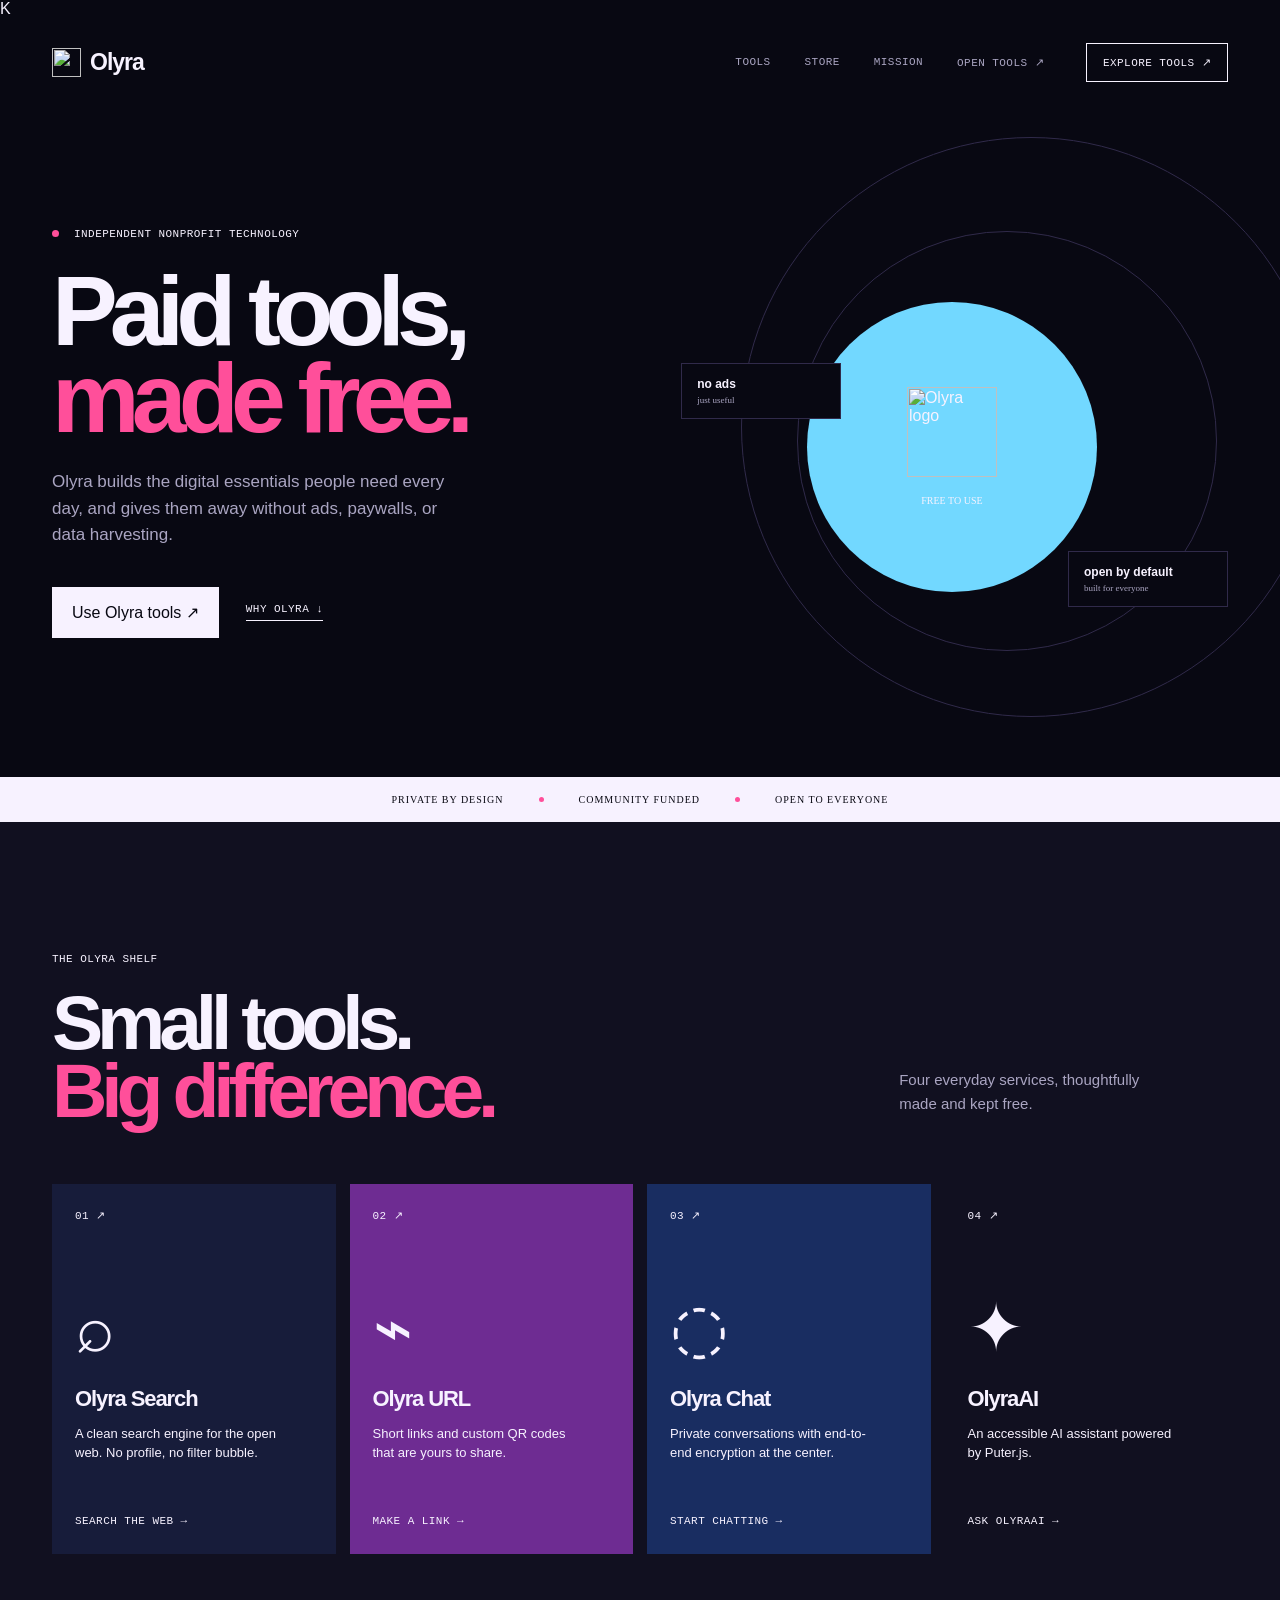
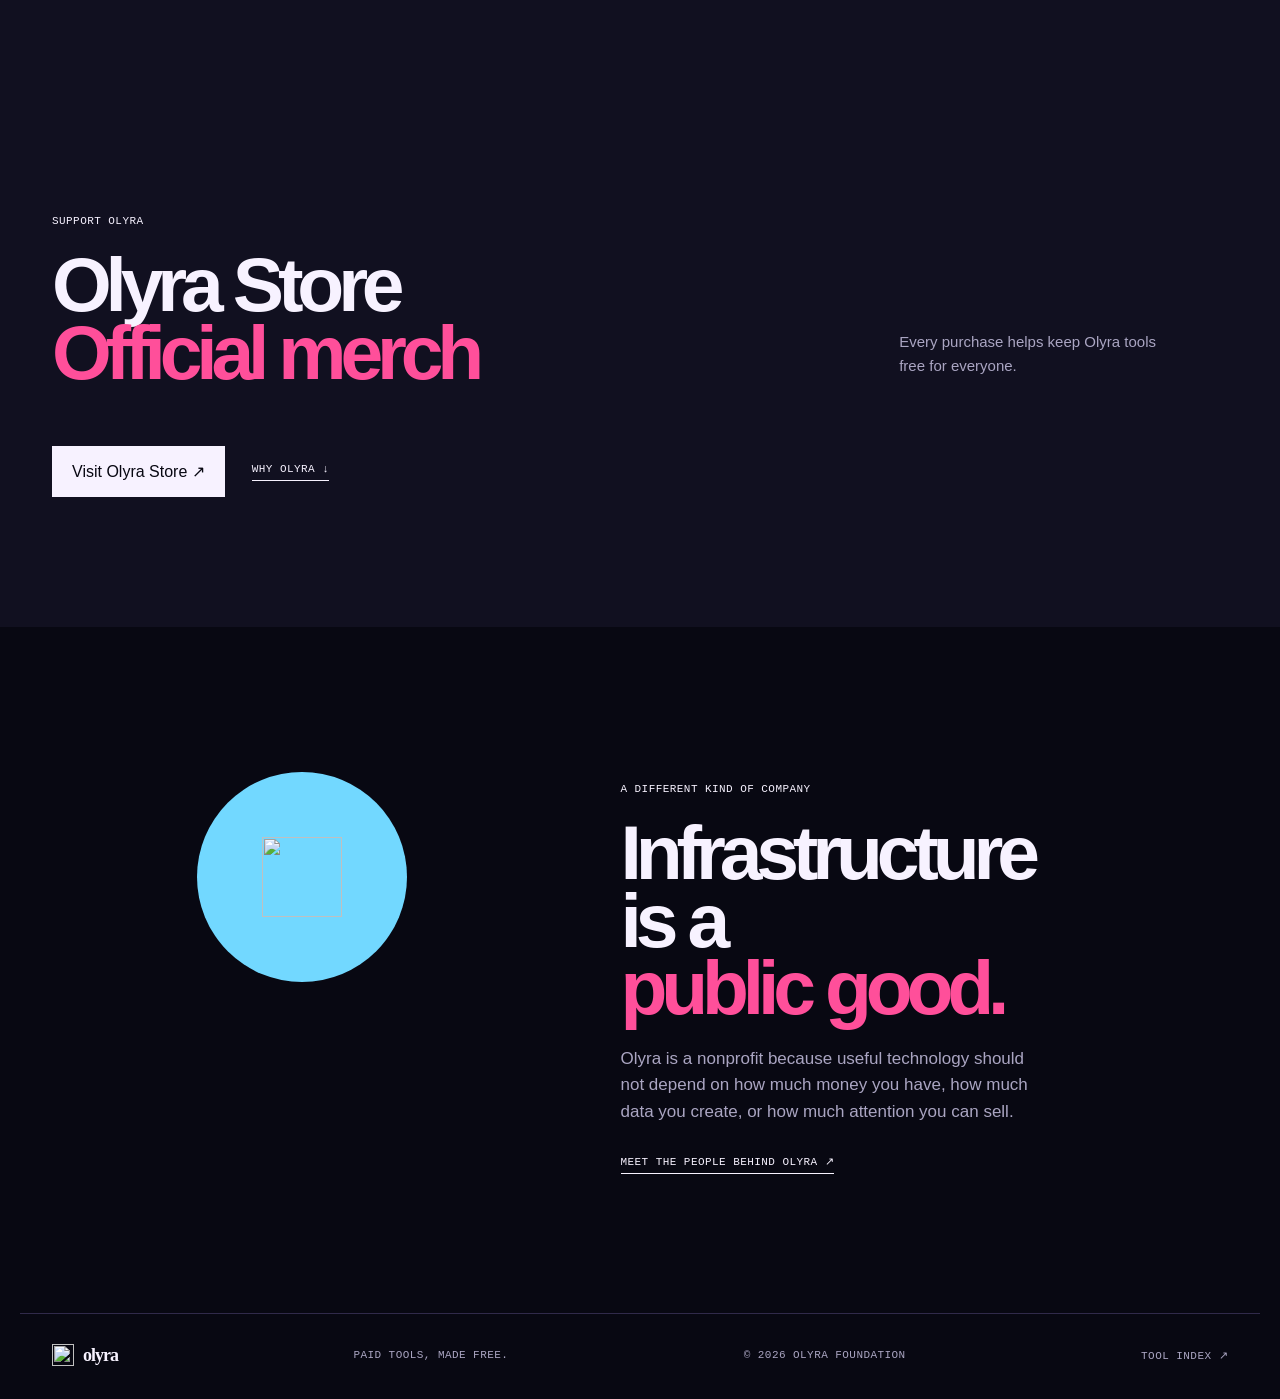
==== index.html @ 075c02e6 "Add JSON-LD structured data for Olyra website Added structured data for SEO in JSON-LD format." ====
K<!doctype html>
<html lang="en">
<head>
  <meta charset="UTF-8">
  <meta name="viewport" content="width=device-width, initial-scale=1">
  <meta name="description" content="Olyra makes useful digital tools free for everyone.">
  <title>Olyra - Paid tools, made free.</title>
  <link rel="icon" href="https://htmlhoster.com/p/Z1XHW2WY/OlyraSearchLogo.svg" type="image/svg+xml">
  <link rel="stylesheet" href="/styles.css">
</head>
<body>
  <header class="header"><a class="brand" href="/"><img src="https://htmlhoster.com/p/Z1XHW2WY/OlyraSearchLogo.svg" alt=""> Olyra</a><nav><a href="#tools">Tools</a><a href="#store">Store</a><a href="#mission">Mission</a><a href="/tools/">Open tools <span>↗</span></a></nav><a class="outline" href="/tools/">Explore tools ↗</a></header>
  <main>
    <section class="hero"><div><p class="eyebrow"><b></b> Independent nonprofit technology</p><h1>Paid tools,<br><em>made free.</em></h1><p class="lede">Olyra builds the digital essentials people need every day, and gives them away without ads, paywalls, or data harvesting.</p><div class="actions"><a class="button" href="/tools/">Use Olyra tools ↗</a><a class="text-link" href="#mission">Why Olyra ↓</a></div></div><div class="hero-art"><div class="ring ring-a"></div><div class="ring ring-b"></div><div class="logo-orb"><img src="https://htmlhoster.com/p/Z1XHW2WY/OlyraSearchLogo.svg" alt="Olyra logo"><small>free to use</small></div><div class="note note-a"><strong>no ads</strong><small>just useful</small></div><div class="note note-b"><strong>open by default</strong><small>built for everyone</small></div></div></section>
    <div class="ticker"><span>Private by design</span><i></i><span>Community funded</span><i></i><span>Open to everyone</span></div>
    <section class="tools" id="tools"><div class="section-head"><div><p class="eyebrow">The Olyra shelf</p><h2>Small tools.<br><em>Big difference.</em></h2></div><p>Four everyday services, thoughtfully made and kept free.</p></div><div class="grid"><a class="tool search" href="/tools/search/"><span>01 ↗</span><b>⌕</b><h3>Olyra Search</h3><p>A clean search engine for the open web. No profile, no filter bubble.</p><small>Search the web →</small></a><a class="tool url" href="/tools/url/"><span>02 ↗</span><b>⌁</b><h3>Olyra URL</h3><p>Short links and custom QR codes that are yours to share.</p><small>Make a link →</small></a><a class="tool chat" href="/tools/chat/"><span>03 ↗</span><b>◌</b><h3>Olyra Chat</h3><p>Private conversations with end-to-end encryption at the center.</p><small>Start chatting →</small></a><a class="tool ai" href="/tools/ai/"><span>04 ↗</span><b>✦</b><h3>OlyraAI</h3><p>An accessible AI assistant powered by Puter.js.</p><small>Ask OlyraAI →</small></a></div></section>
    <section class="store" id="store">
  <div class="section-head">
    <div>
      <p class="eyebrow">Support Olyra</p>
      <h2>Olyra Store<br><em>Official merch</em></h2>
    </div>
    <p>Every purchase helps keep Olyra tools free for everyone.</p>
  </div>

  <div class="actions">
    <a class="button" href="https://www.bonfire.com/store/olyra-foundation/" target="_blank">
      Visit Olyra Store ↗
    </a>
    <a class="text-link" href="#mission">Why Olyra ↓</a>
  </div>
</section>
    <section class="mission" id="mission"><div class="mission-logo"><img src="https://htmlhoster.com/p/Z1XHW2WY/OlyraSearchLogo.svg" alt=""></div><div><p class="eyebrow">A different kind of company</p><h2>Infrastructure is a<br><em>public good.</em></h2><p class="lede">Olyra is a nonprofit because useful technology should not depend on how much money you have, how much data you create, or how much attention you can sell.</p><a class="text-link" href="/founders/">Meet the people behind Olyra ↗</a></div></section>
  </main><footer><a class="brand" href="/"><img src="https://htmlhoster.com/p/Z1XHW2WY/OlyraSearchLogo.svg" alt=""> olyra</a><span>Paid tools, made free.</span><span>© 2026 Olyra Foundation</span><a href="/tools/">Tool index ↗</a></footer>
  <script type="application/ld+json">
{
  "@context": "https://schema.org",
  "@type": "WebSite",
  "name": "Olyra",
  "alternateName": "Olyra Foundation",
  "url": "https://olyra.env.pm/"
}
</script>
</body>
</html>
---- styles.css ----
.store {
  background: var(--cream);
  padding: 120px max(32px, calc((100vw - 1176px)/2)) 130px;
}

/* Dark Olyra palette */
:root{--ink:#f7f2ff !important;--paper:#080812 !important;--cream:#111020 !important;--coral:#ff4f9a !important;--mint:#72d8ff !important;--muted:#aaa5c2 !important;--line:#302a4a !important}
.search{background:#171c3a!important}.url{background:#6e2c92!important}.chat{background:#192d61!important}
.founders{margin:auto;max-width:1240px;min-height:calc(100vh - 100px);padding:90px 32px}.founders h1{font-size:clamp(60px,8vw,112px);letter-spacing:-.08em;line-height:.88;margin:28px 0 70px}.founders h1 em{color:var(--coral);font-style:normal}.founder-grid{display:grid;gap:18px;grid-template-columns:repeat(2,1fr);max-width:1000px}.founder{border-top:1px solid var(--line);padding:24px 0 10px}.founder h2{font-size:42px;letter-spacing:-.06em;margin:0 0 18px}.founder p{color:var(--muted);font-size:17px;line-height:1.55;max-width:430px;margin:0}.founders-back{margin-top:70px}@media(max-width:800px){.founders{padding:70px 20px}.founder-grid{grid-template-columns:1fr}.founders h1{font-size:64px;margin-bottom:52px}.founder h2{font-size:36px}}
.form-row input,.search-form input{background:#111020!important;color:var(--ink)!important}
/* Tool surfaces */
.tool-page{margin:auto;max-width:900px;min-height:calc(100vh - 100px);padding:90px 32px}.tool-page h1{font-size:clamp(60px,9vw,120px);letter-spacing:-.08em;line-height:.88;margin:28px 0}.tool-page em{color:var(--coral);font-style:normal}.tool-page form{margin-top:48px;max-width:720px}.tool-page label{display:block;font:11px 'DM Mono';margin-bottom:10px;text-transform:uppercase}.form-row,.search-form{display:flex;gap:10px}.form-row input,.search-form input{background:white;border:1px solid var(--line);font:16px 'Space Grotesk';min-width:0;padding:17px;width:100%}.form-row button,.search-form button,.pizz-actions button{background:var(--ink);border:0;color:var(--paper);cursor:pointer;font:11px 'DM Mono';padding:0 22px;text-transform:uppercase;white-space:nowrap}.form-row button:hover,.search-form button:hover,.pizz-actions button:hover{background:var(--coral);color:var(--ink)}#result{font:12px 'DM Mono';min-height:20px;margin-top:18px}#result a{color:var(--coral)}.qr img{margin-top:15px}.fine{color:var(--muted);font:10px 'DM Mono';margin-top:28px;text-transform:uppercase}.pizz-actions{align-items:center;display:flex;gap:28px;margin-top:48px}.pizz-actions button{padding:17px 22px}.search-form{margin-top:48px;max-width:720px}.search-form input{border-color:var(--ink)}
@media(max-width:800px){.tool-page{padding:70px 20px}.form-row,.search-form{display:block}.form-row button,.search-form button{margin-top:10px;padding:17px;width:100%}.pizz-actions{align-items:flex-start;display:flex;flex-direction:column}.tool-page h1{font-size:64px}}
.chat-create{background:var(--coral);border:0;color:var(--ink);cursor:pointer;font:11px 'DM Mono';margin-top:18px;padding:16px 20px;text-transform:uppercase}.chat-create:hover{background:var(--ink);color:var(--paper)}.chat-room{max-width:900px}.chat-top{align-items:flex-end;border-bottom:1px solid var(--line);display:flex;justify-content:space-between;padding-bottom:24px}.chat-top h2{font-size:clamp(34px,5vw,58px);letter-spacing:-.06em;margin:18px 0 0}.chat-actions{display:flex;gap:10px}.chat-actions button,.message-form button{background:var(--ink);border:0;color:var(--paper);cursor:pointer;font:11px 'DM Mono';padding:14px 16px;text-transform:uppercase}.chat-actions button:hover,.message-form button:hover{background:var(--coral);color:var(--ink)}.chat-actions .quiet-button{background:transparent;border:1px solid var(--line);color:var(--ink)}.encryption-note{color:var(--muted);font:11px 'DM Mono';padding:18px 0;text-transform:uppercase}.encryption-note strong{color:var(--coral);margin-left:8px}.encryption-note span{float:right}.messages{border:1px solid var(--line);height:420px;overflow-y:auto;padding:20px}.chat-message{border-bottom:1px solid var(--line);padding:0 0 15px;margin-bottom:15px}.chat-message:last-child{border:0;margin-bottom:0}.chat-message small{color:var(--muted);font:11px 'DM Mono';text-transform:uppercase}.chat-message p{font-size:16px;line-height:1.5;margin:8px 0 0;white-space:pre-wrap;overflow-wrap:anywhere}.message-form{display:grid;gap:10px;grid-template-columns:150px 1fr auto;margin-top:14px}.message-form input{background:#111020;border:1px solid var(--line);color:var(--ink);font:16px 'Space Grotesk';min-width:0;padding:15px}.message-form button{padding:0 22px}.chat-page [hidden]{display:none}@media(max-width:800px){.chat-top{align-items:flex-start;display:block}.chat-actions{margin-top:20px}.chat-actions button{flex:1}.messages{height:52vh}.message-form{grid-template-columns:1fr}.message-form button{padding:16px}.encryption-note span{float:none;margin-left:12px}}
@import url('https://fonts.googleapis.com/css2?family=DM+Mono&family=Space+Grotesk:wght@400;500;600;700&display=swap');
:root{--ink:#18211f;--paper:#faf8f3;--cream:#f0eee7;--coral:#ff6b58;--mint:#b9e8d4;--muted:#68716e;--line:#d5d5cc}*{box-sizing:border-box}html{scroll-behavior:smooth}body{margin:0;background:var(--paper);color:var(--ink);font-family:'Space Grotesk',sans-serif}a{color:inherit;text-decoration:none}.header{align-items:center;display:flex;justify-content:space-between;margin:auto;max-width:1240px;padding:25px 32px}.brand{align-items:center;display:flex;font-size:23px;font-weight:700;gap:9px;letter-spacing:-1px}.brand img{height:29px;width:29px}.header nav{display:flex;gap:34px;margin-left:auto;margin-right:42px}.header nav a,.outline,.eyebrow,.text-link,footer,.tool span,.tool small{font-family:'DM Mono',monospace;font-size:11px;text-transform:uppercase;letter-spacing:.04em}.header nav a{color:var(--muted)}.header nav a:hover,.text-link:hover{color:var(--coral)}.outline{border:1px solid var(--ink);padding:12px 16px}.hero{display:grid;grid-template-columns:1fr 1fr;gap:7%;margin:auto;max-width:1240px;min-height:650px;padding:110px 32px 90px}.eyebrow{font-size:11px}.eyebrow b{background:var(--coral);border-radius:50%;display:inline-block;height:7px;margin-right:8px;width:7px}.hero h1,.section-head h2,.mission h2{font-size:clamp(60px,7.7vw,112px);letter-spacing:-.08em;line-height:.88;margin:28px 0}.hero em,.section-head em,.mission em{color:var(--coral);font-style:normal}.lede{color:var(--muted);font-size:17px;line-height:1.55;max-width:410px}.actions{align-items:center;display:flex;gap:27px;margin-top:38px}.button{background:var(--ink);color:var(--paper);display:inline-flex;padding:16px 20px}.button:hover{background:var(--coral);color:var(--ink)}.text-link{border-bottom:1px solid var(--ink);padding-bottom:5px}.hero-art{min-height:470px;position:relative}.logo-orb{align-items:center;background:var(--mint);border-radius:50%;display:flex;flex-direction:column;height:290px;justify-content:center;left:23%;position:absolute;top:18%;width:290px;z-index:2}.logo-orb img{height:90px;width:90px}.logo-orb small{font:10px 'DM Mono';margin-top:18px;text-transform:uppercase}.ring{border:1px solid var(--line);border-radius:50%;height:420px;position:absolute;right:2%;top:3%;width:420px}.ring-b{height:580px;right:-17%;top:-17%;width:580px}.note{background:var(--paper);border:1px solid var(--line);display:grid;padding:13px 15px;position:absolute;width:160px;z-index:3}.note strong{font-size:12px}.note small{color:var(--muted);font:9px 'DM Mono';margin-top:4px}.note-a{left:0;top:31%}.note-b{bottom:17%;right:0}.ticker{align-items:center;background:var(--ink);color:var(--paper);display:flex;font:10px 'DM Mono';gap:35px;justify-content:center;letter-spacing:.1em;padding:17px;text-transform:uppercase}.ticker i{background:var(--coral);border-radius:50%;height:5px;width:5px}.tools{background:var(--cream);padding:120px max(32px,calc((100vw - 1176px)/2)) 130px}.section-head{align-items:end;display:flex;justify-content:space-between;margin-bottom:60px}.section-head h2{font-size:clamp(52px,6vw,85px);margin:24px 0 0}.section-head>p{color:var(--muted);font-size:15px;line-height:1.6;margin:0 5% 8px 0;max-width:270px}.grid{display:grid;gap:14px;grid-template-columns:repeat(4,1fr)}.tool{min-height:370px;padding:25px 23px 28px;position:relative;transition:transform .25s}.tool:hover{transform:translateY(-7px)}.search{background:#d6e1dc}.url{background:var(--coral)}.chat{background:#dbe9f1}.pizz{background:#f3d69b}.tool>span{display:block}.tool>b{display:block;font-size:67px;font-weight:400;line-height:1;margin:72px 0 25px}.tool h3{font-size:22px;letter-spacing:-.05em;margin:0}.tool p{font-size:13px;line-height:1.45;max-width:210px}.tool small{bottom:27px;position:absolute}.mission{display:grid;grid-template-columns:1fr 1.5fr;gap:13%;margin:auto;max-width:950px;padding:145px 32px}.mission-logo{align-items:center;background:var(--mint);border-radius:50%;display:flex;height:210px;justify-content:center;width:210px}.mission-logo img{height:80px}.mission h2{font-size:clamp(52px,6vw,82px);margin:24px 0}.mission .lede{margin-bottom:30px}footer{align-items:center;border-top:1px solid var(--line);color:var(--muted);display:flex;gap:35px;justify-content:space-between;margin:auto;max-width:1240px;padding:30px 32px}footer .brand{color:var(--ink);font:700 18px 'Space Grotesk';text-transform:none}footer .brand img{height:22px;width:22px}@media(max-width:800px){.header{padding:20px}.header nav{display:none}.outline{font-size:9px;padding:10px}.hero{display:block;min-height:0;padding:75px 20px 70px}.hero h1{font-size:64px}.hero-art{margin:40px auto 0;min-height:380px;max-width:450px}.logo-orb{height:220px;left:25%;top:16%;width:220px}.logo-orb img{height:65px;width:65px}.ring{height:330px;width:330px}.ring-b{height:430px;width:430px}.ticker{gap:15px;justify-content:flex-start;overflow:hidden;white-space:nowrap}.tools{padding:80px 20px}.section-head{align-items:start;display:block}.section-head h2{font-size:57px}.section-head>p{margin-top:28px}.grid{grid-template-columns:1fr 1fr}.tool{min-height:310px}.tool>b{margin:45px 0 18px}.mission{display:block;padding:90px 20px}.mission-logo{height:150px;margin-bottom:60px;width:150px}.mission-logo img{height:58px}footer{align-items:flex-start;flex-wrap:wrap;padding:25px 20px}footer>span:nth-of-type(2){display:none}}
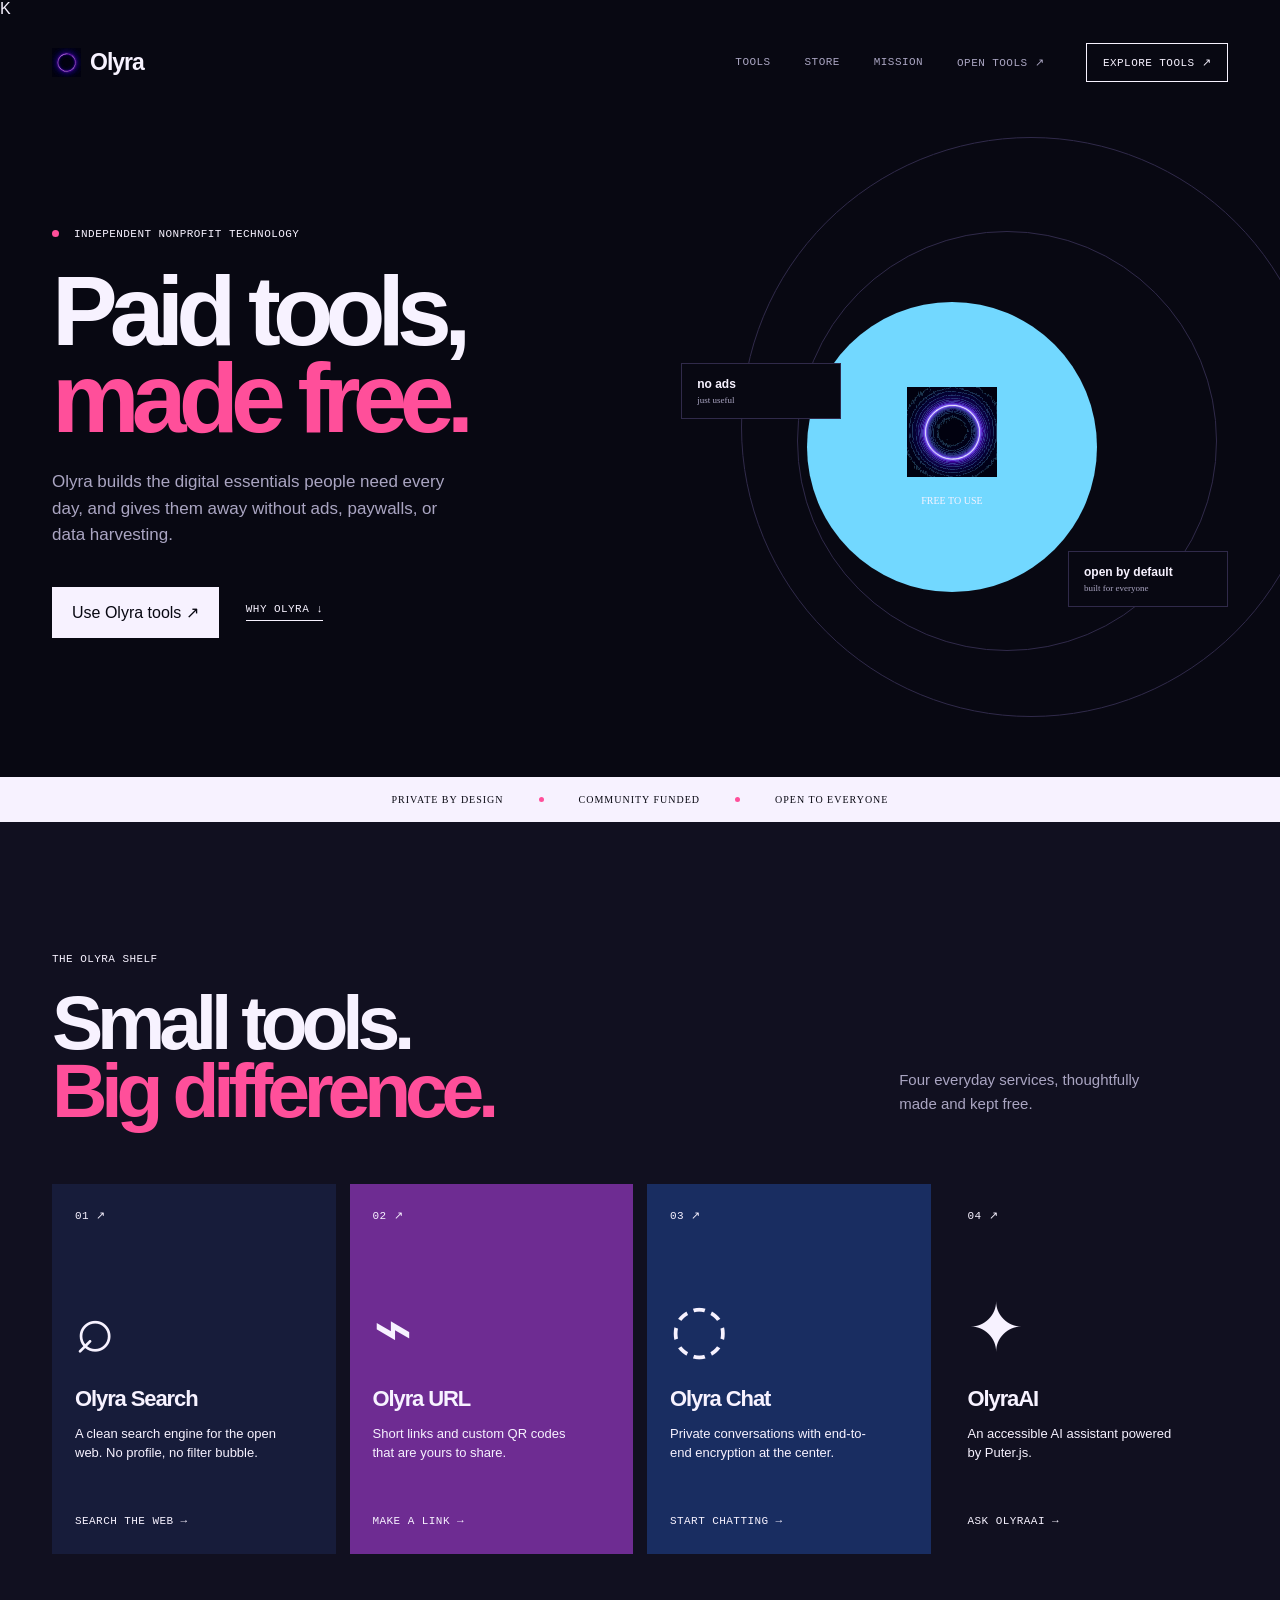
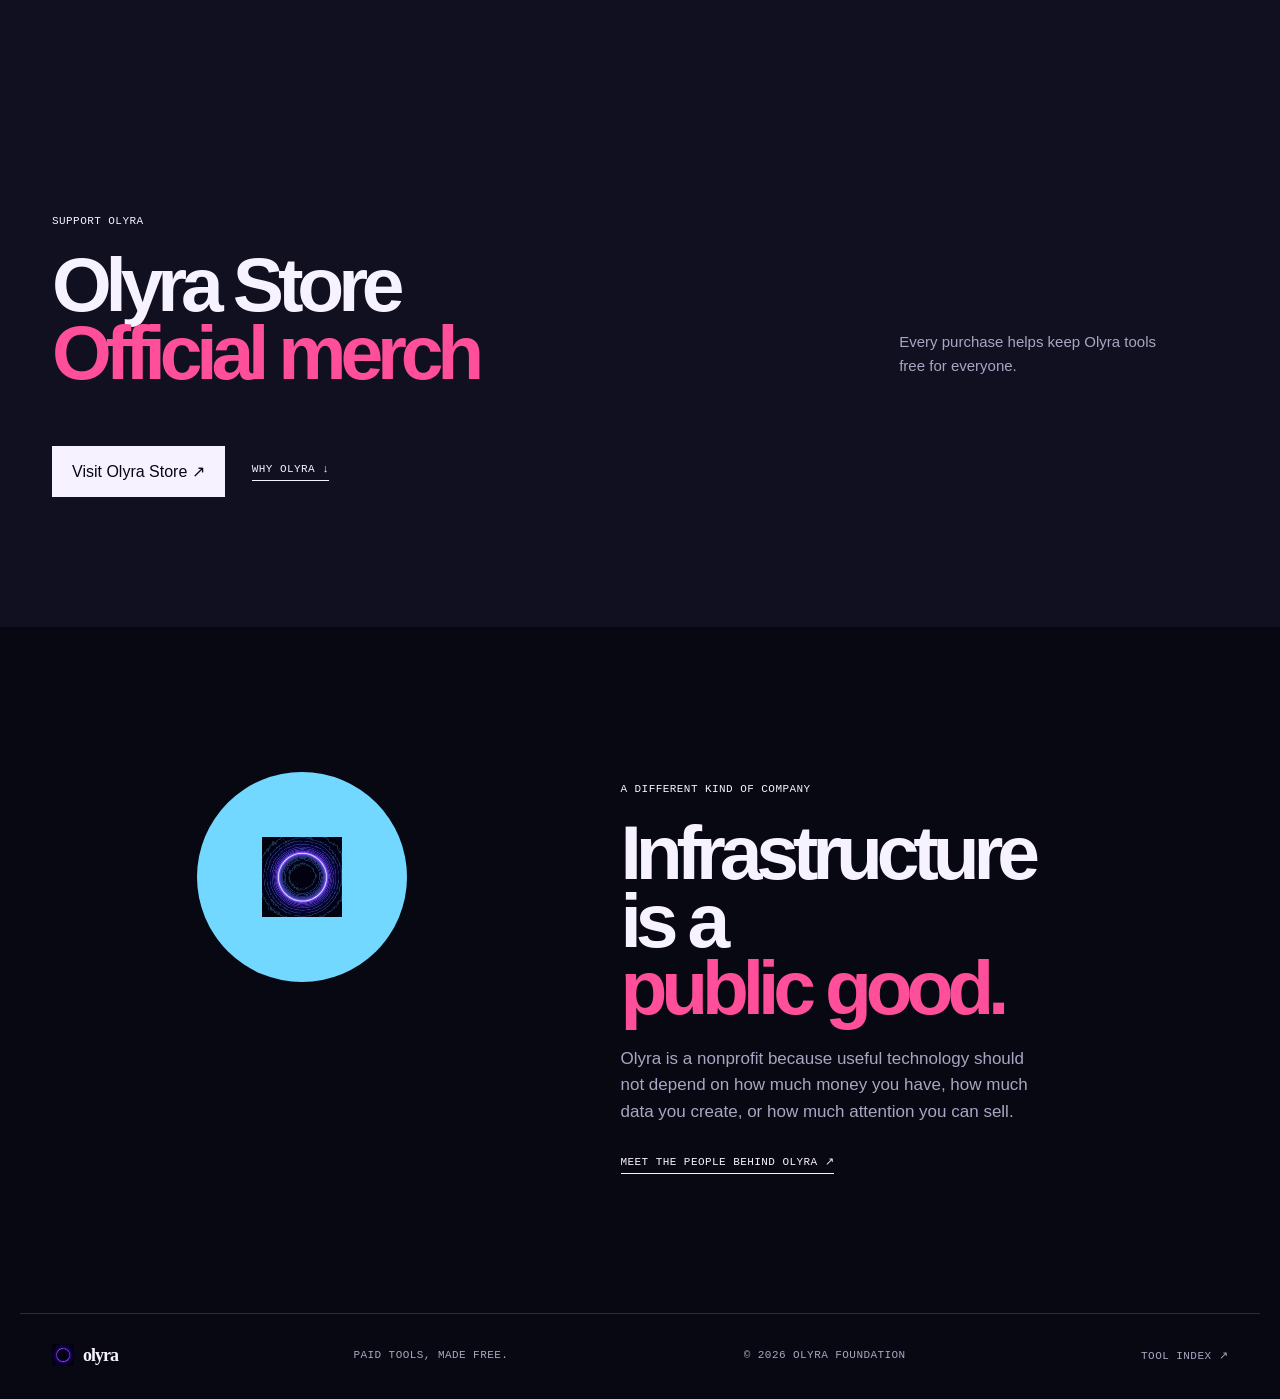
==== commit a3284d0e: "Use local SVG for site logo Co-authored-by: Copilot <223556219+Copilot@users.noreply.github.com>" ====
--- a/index.html
+++ b/index.html
@@ -5,13 +5,13 @@
   <meta name="viewport" content="width=device-width, initial-scale=1">
   <meta name="description" content="Olyra makes useful digital tools free for everyone.">
   <title>Olyra - Paid tools, made free.</title>
-  <link rel="icon" href="https://htmlhoster.com/p/Z1XHW2WY/OlyraSearchLogo.svg" type="image/svg+xml">
+  <link rel="icon" href="/OlyraLogo.svg" type="image/svg+xml">
   <link rel="stylesheet" href="/styles.css">
 </head>
 <body>
-  <header class="header"><a class="brand" href="/"><img src="https://htmlhoster.com/p/Z1XHW2WY/OlyraSearchLogo.svg" alt=""> Olyra</a><nav><a href="#tools">Tools</a><a href="#store">Store</a><a href="#mission">Mission</a><a href="/tools/">Open tools <span>↗</span></a></nav><a class="outline" href="/tools/">Explore tools ↗</a></header>
+  <header class="header"><a class="brand" href="/"><img src="/OlyraLogo.svg" alt=""> Olyra</a><nav><a href="#tools">Tools</a><a href="#store">Store</a><a href="#mission">Mission</a><a href="/tools/">Open tools <span>↗</span></a></nav><a class="outline" href="/tools/">Explore tools ↗</a></header>
   <main>
-    <section class="hero"><div><p class="eyebrow"><b></b> Independent nonprofit technology</p><h1>Paid tools,<br><em>made free.</em></h1><p class="lede">Olyra builds the digital essentials people need every day, and gives them away without ads, paywalls, or data harvesting.</p><div class="actions"><a class="button" href="/tools/">Use Olyra tools ↗</a><a class="text-link" href="#mission">Why Olyra ↓</a></div></div><div class="hero-art"><div class="ring ring-a"></div><div class="ring ring-b"></div><div class="logo-orb"><img src="https://htmlhoster.com/p/Z1XHW2WY/OlyraSearchLogo.svg" alt="Olyra logo"><small>free to use</small></div><div class="note note-a"><strong>no ads</strong><small>just useful</small></div><div class="note note-b"><strong>open by default</strong><small>built for everyone</small></div></div></section>
+    <section class="hero"><div><p class="eyebrow"><b></b> Independent nonprofit technology</p><h1>Paid tools,<br><em>made free.</em></h1><p class="lede">Olyra builds the digital essentials people need every day, and gives them away without ads, paywalls, or data harvesting.</p><div class="actions"><a class="button" href="/tools/">Use Olyra tools ↗</a><a class="text-link" href="#mission">Why Olyra ↓</a></div></div><div class="hero-art"><div class="ring ring-a"></div><div class="ring ring-b"></div><div class="logo-orb"><img src="/OlyraLogo.svg" alt="Olyra logo"><small>free to use</small></div><div class="note note-a"><strong>no ads</strong><small>just useful</small></div><div class="note note-b"><strong>open by default</strong><small>built for everyone</small></div></div></section>
     <div class="ticker"><span>Private by design</span><i></i><span>Community funded</span><i></i><span>Open to everyone</span></div>
     <section class="tools" id="tools"><div class="section-head"><div><p class="eyebrow">The Olyra shelf</p><h2>Small tools.<br><em>Big difference.</em></h2></div><p>Four everyday services, thoughtfully made and kept free.</p></div><div class="grid"><a class="tool search" href="/tools/search/"><span>01 ↗</span><b>⌕</b><h3>Olyra Search</h3><p>A clean search engine for the open web. No profile, no filter bubble.</p><small>Search the web →</small></a><a class="tool url" href="/tools/url/"><span>02 ↗</span><b>⌁</b><h3>Olyra URL</h3><p>Short links and custom QR codes that are yours to share.</p><small>Make a link →</small></a><a class="tool chat" href="/tools/chat/"><span>03 ↗</span><b>◌</b><h3>Olyra Chat</h3><p>Private conversations with end-to-end encryption at the center.</p><small>Start chatting →</small></a><a class="tool ai" href="/tools/ai/"><span>04 ↗</span><b>✦</b><h3>OlyraAI</h3><p>An accessible AI assistant powered by Puter.js.</p><small>Ask OlyraAI →</small></a></div></section>
     <section class="store" id="store">
@@ -30,8 +30,8 @@
     <a class="text-link" href="#mission">Why Olyra ↓</a>
   </div>
 </section>
-    <section class="mission" id="mission"><div class="mission-logo"><img src="https://htmlhoster.com/p/Z1XHW2WY/OlyraSearchLogo.svg" alt=""></div><div><p class="eyebrow">A different kind of company</p><h2>Infrastructure is a<br><em>public good.</em></h2><p class="lede">Olyra is a nonprofit because useful technology should not depend on how much money you have, how much data you create, or how much attention you can sell.</p><a class="text-link" href="/founders/">Meet the people behind Olyra ↗</a></div></section>
-  </main><footer><a class="brand" href="/"><img src="https://htmlhoster.com/p/Z1XHW2WY/OlyraSearchLogo.svg" alt=""> olyra</a><span>Paid tools, made free.</span><span>© 2026 Olyra Foundation</span><a href="/tools/">Tool index ↗</a></footer>
+    <section class="mission" id="mission"><div class="mission-logo"><img src="/OlyraLogo.svg" alt=""></div><div><p class="eyebrow">A different kind of company</p><h2>Infrastructure is a<br><em>public good.</em></h2><p class="lede">Olyra is a nonprofit because useful technology should not depend on how much money you have, how much data you create, or how much attention you can sell.</p><a class="text-link" href="/founders/">Meet the people behind Olyra ↗</a></div></section>
+  </main><footer><a class="brand" href="/"><img src="/OlyraLogo.svg" alt=""> olyra</a><span>Paid tools, made free.</span><span>© 2026 Olyra Foundation</span><a href="/tools/">Tool index ↗</a></footer>
   <script type="application/ld+json">
 {
   "@context": "https://schema.org",
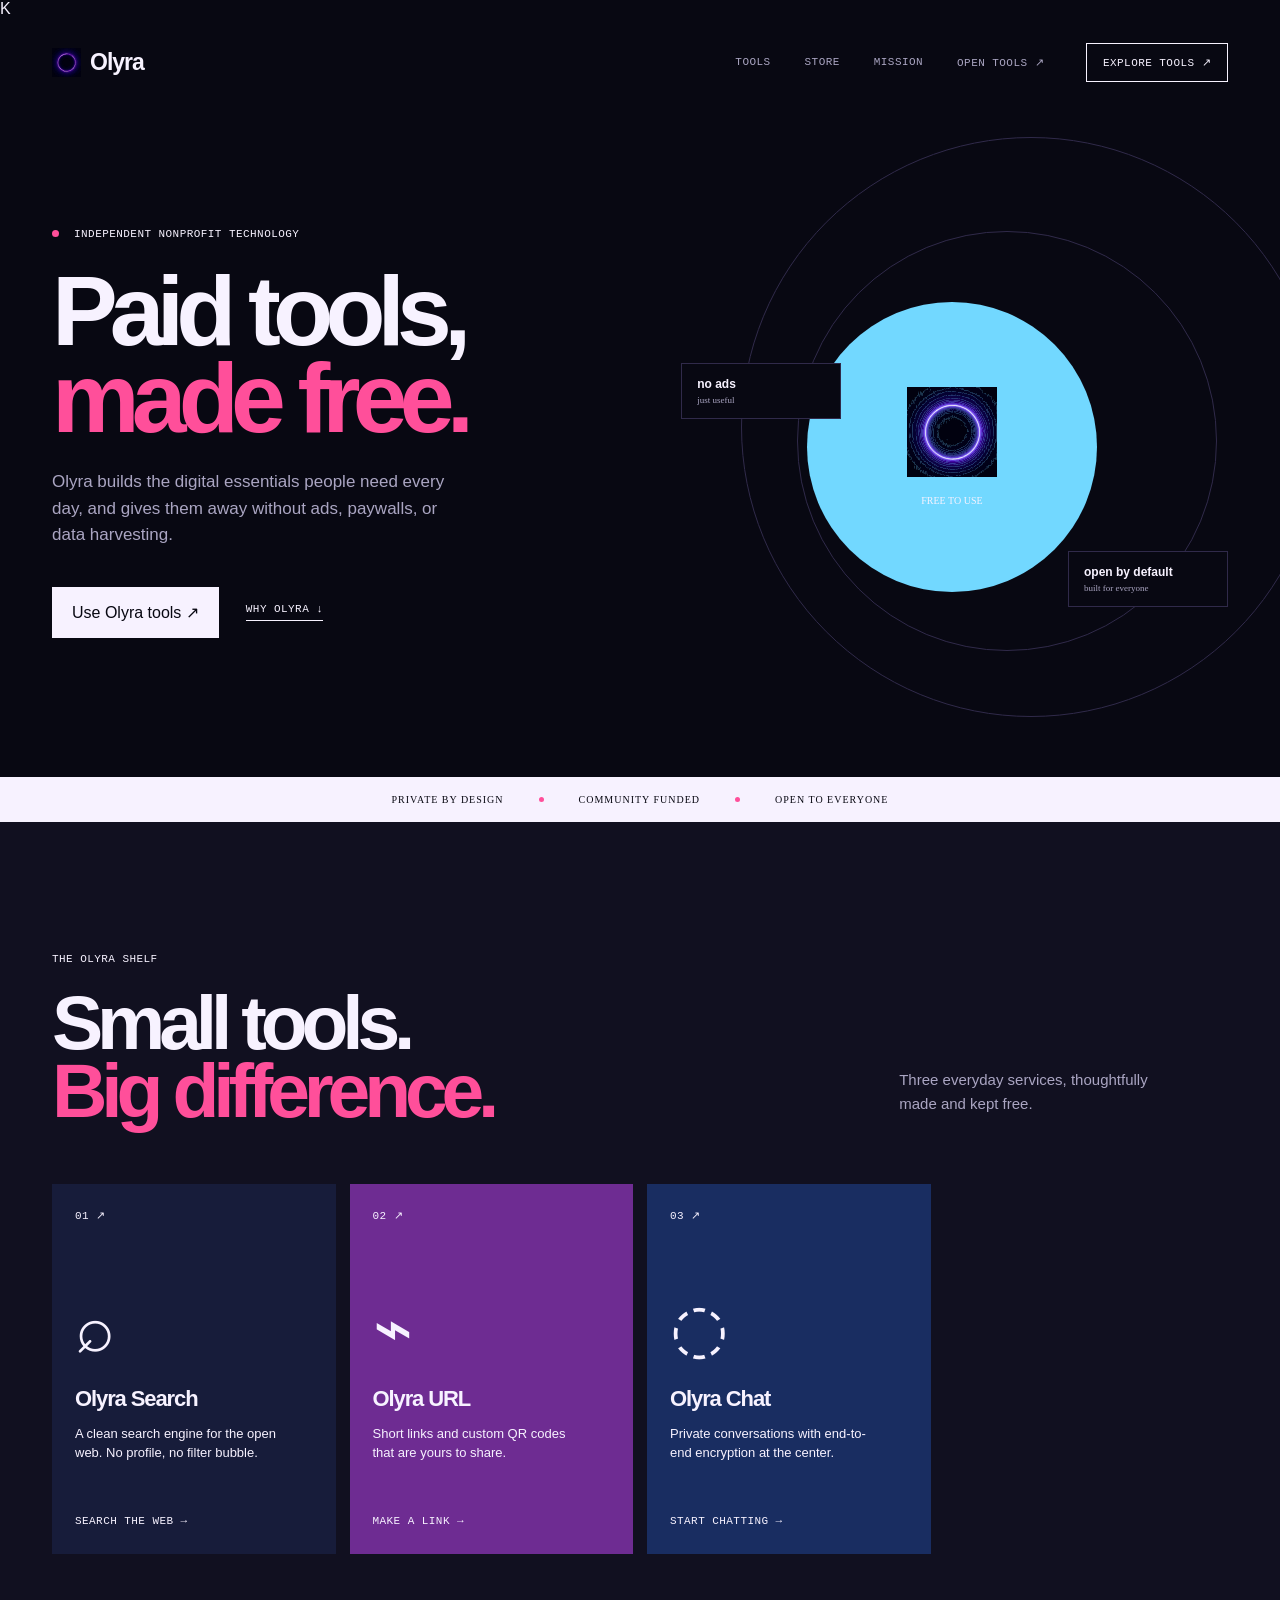
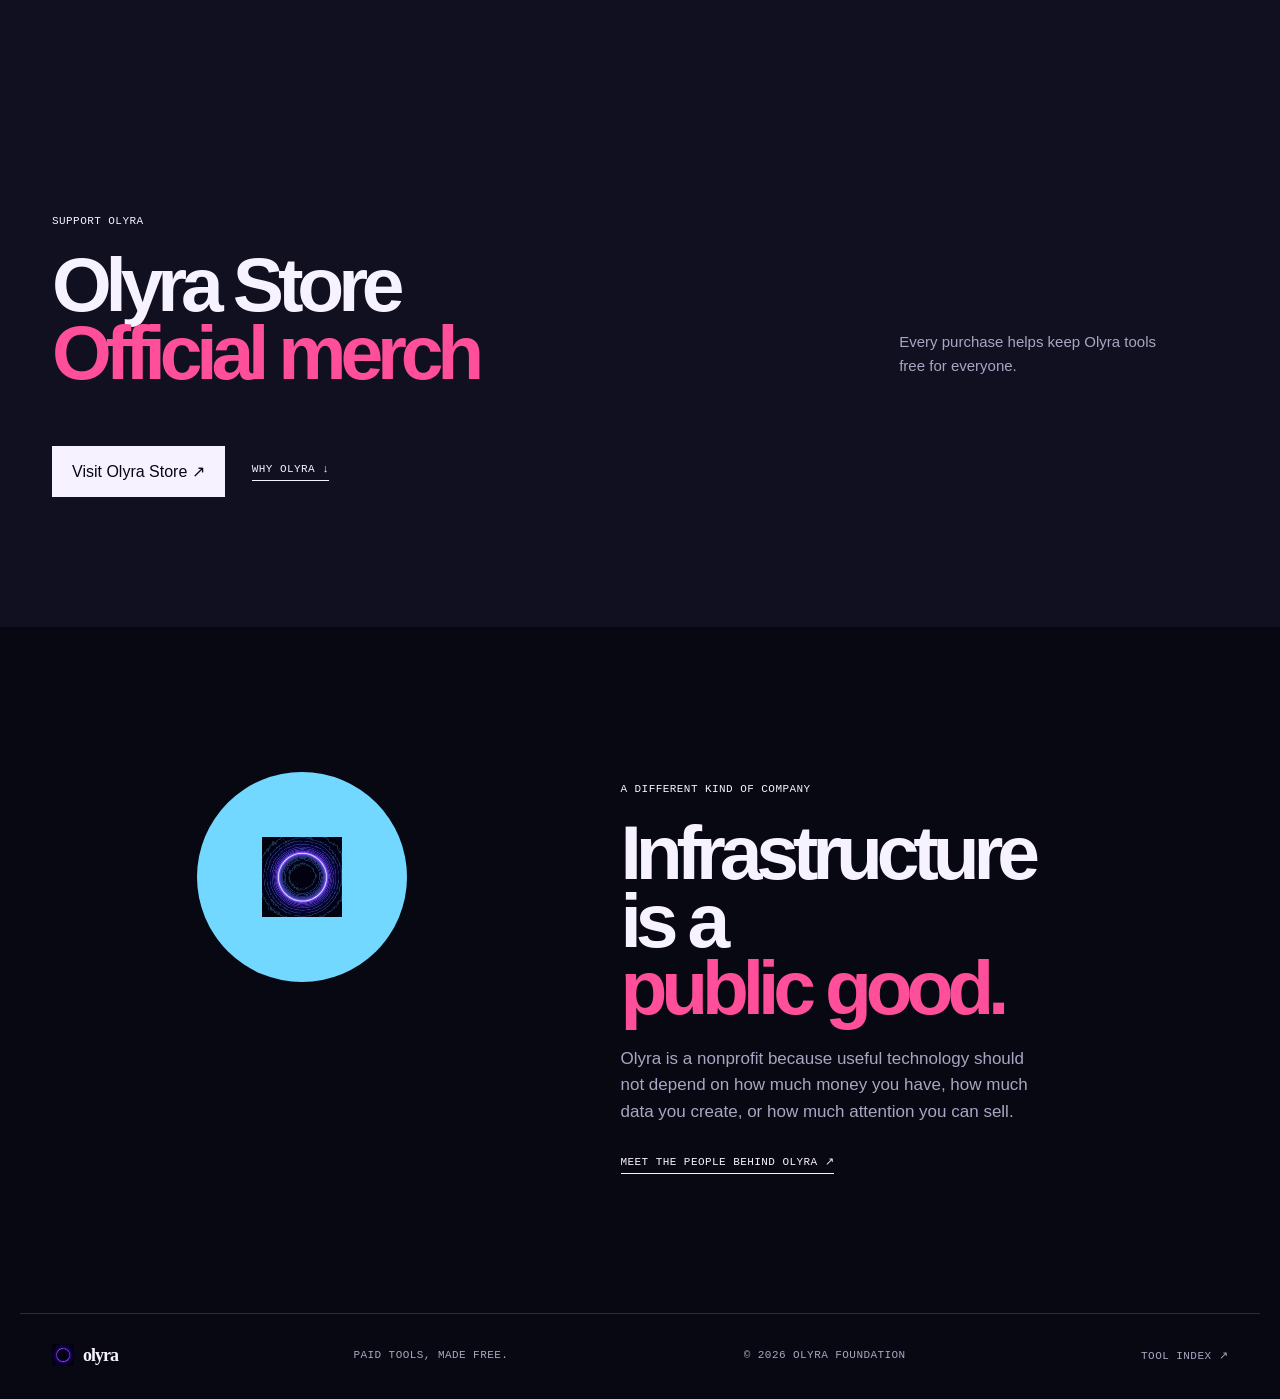
==== commit 113ea60c: "Add encrypted chat uploads and GIF search Co-authored-by: Copilot <223556219+Copilot@users.noreply.g" ====
--- a/index.html
+++ b/index.html
@@ -13,7 +13,7 @@
   <main>
     <section class="hero"><div><p class="eyebrow"><b></b> Independent nonprofit technology</p><h1>Paid tools,<br><em>made free.</em></h1><p class="lede">Olyra builds the digital essentials people need every day, and gives them away without ads, paywalls, or data harvesting.</p><div class="actions"><a class="button" href="/tools/">Use Olyra tools ↗</a><a class="text-link" href="#mission">Why Olyra ↓</a></div></div><div class="hero-art"><div class="ring ring-a"></div><div class="ring ring-b"></div><div class="logo-orb"><img src="/OlyraLogo.svg" alt="Olyra logo"><small>free to use</small></div><div class="note note-a"><strong>no ads</strong><small>just useful</small></div><div class="note note-b"><strong>open by default</strong><small>built for everyone</small></div></div></section>
     <div class="ticker"><span>Private by design</span><i></i><span>Community funded</span><i></i><span>Open to everyone</span></div>
-    <section class="tools" id="tools"><div class="section-head"><div><p class="eyebrow">The Olyra shelf</p><h2>Small tools.<br><em>Big difference.</em></h2></div><p>Four everyday services, thoughtfully made and kept free.</p></div><div class="grid"><a class="tool search" href="/tools/search/"><span>01 ↗</span><b>⌕</b><h3>Olyra Search</h3><p>A clean search engine for the open web. No profile, no filter bubble.</p><small>Search the web →</small></a><a class="tool url" href="/tools/url/"><span>02 ↗</span><b>⌁</b><h3>Olyra URL</h3><p>Short links and custom QR codes that are yours to share.</p><small>Make a link →</small></a><a class="tool chat" href="/tools/chat/"><span>03 ↗</span><b>◌</b><h3>Olyra Chat</h3><p>Private conversations with end-to-end encryption at the center.</p><small>Start chatting →</small></a><a class="tool ai" href="/tools/ai/"><span>04 ↗</span><b>✦</b><h3>OlyraAI</h3><p>An accessible AI assistant powered by Puter.js.</p><small>Ask OlyraAI →</small></a></div></section>
+    <section class="tools" id="tools"><div class="section-head"><div><p class="eyebrow">The Olyra shelf</p><h2>Small tools.<br><em>Big difference.</em></h2></div><p>Three everyday services, thoughtfully made and kept free.</p></div><div class="grid"><a class="tool search" href="/tools/search/"><span>01 ↗</span><b>⌕</b><h3>Olyra Search</h3><p>A clean search engine for the open web. No profile, no filter bubble.</p><small>Search the web →</small></a><a class="tool url" href="/tools/url/"><span>02 ↗</span><b>⌁</b><h3>Olyra URL</h3><p>Short links and custom QR codes that are yours to share.</p><small>Make a link →</small></a><a class="tool chat" href="/tools/chat/"><span>03 ↗</span><b>◌</b><h3>Olyra Chat</h3><p>Private conversations with end-to-end encryption at the center.</p><small>Start chatting →</small></a></div></section>
     <section class="store" id="store">
   <div class="section-head">
     <div>
--- a/styles.css
+++ b/styles.css
@@ -12,5 +12,6 @@
 .tool-page{margin:auto;max-width:900px;min-height:calc(100vh - 100px);padding:90px 32px}.tool-page h1{font-size:clamp(60px,9vw,120px);letter-spacing:-.08em;line-height:.88;margin:28px 0}.tool-page em{color:var(--coral);font-style:normal}.tool-page form{margin-top:48px;max-width:720px}.tool-page label{display:block;font:11px 'DM Mono';margin-bottom:10px;text-transform:uppercase}.form-row,.search-form{display:flex;gap:10px}.form-row input,.search-form input{background:white;border:1px solid var(--line);font:16px 'Space Grotesk';min-width:0;padding:17px;width:100%}.form-row button,.search-form button,.pizz-actions button{background:var(--ink);border:0;color:var(--paper);cursor:pointer;font:11px 'DM Mono';padding:0 22px;text-transform:uppercase;white-space:nowrap}.form-row button:hover,.search-form button:hover,.pizz-actions button:hover{background:var(--coral);color:var(--ink)}#result{font:12px 'DM Mono';min-height:20px;margin-top:18px}#result a{color:var(--coral)}.qr img{margin-top:15px}.fine{color:var(--muted);font:10px 'DM Mono';margin-top:28px;text-transform:uppercase}.pizz-actions{align-items:center;display:flex;gap:28px;margin-top:48px}.pizz-actions button{padding:17px 22px}.search-form{margin-top:48px;max-width:720px}.search-form input{border-color:var(--ink)}
 @media(max-width:800px){.tool-page{padding:70px 20px}.form-row,.search-form{display:block}.form-row button,.search-form button{margin-top:10px;padding:17px;width:100%}.pizz-actions{align-items:flex-start;display:flex;flex-direction:column}.tool-page h1{font-size:64px}}
 .chat-create{background:var(--coral);border:0;color:var(--ink);cursor:pointer;font:11px 'DM Mono';margin-top:18px;padding:16px 20px;text-transform:uppercase}.chat-create:hover{background:var(--ink);color:var(--paper)}.chat-room{max-width:900px}.chat-top{align-items:flex-end;border-bottom:1px solid var(--line);display:flex;justify-content:space-between;padding-bottom:24px}.chat-top h2{font-size:clamp(34px,5vw,58px);letter-spacing:-.06em;margin:18px 0 0}.chat-actions{display:flex;gap:10px}.chat-actions button,.message-form button{background:var(--ink);border:0;color:var(--paper);cursor:pointer;font:11px 'DM Mono';padding:14px 16px;text-transform:uppercase}.chat-actions button:hover,.message-form button:hover{background:var(--coral);color:var(--ink)}.chat-actions .quiet-button{background:transparent;border:1px solid var(--line);color:var(--ink)}.encryption-note{color:var(--muted);font:11px 'DM Mono';padding:18px 0;text-transform:uppercase}.encryption-note strong{color:var(--coral);margin-left:8px}.encryption-note span{float:right}.messages{border:1px solid var(--line);height:420px;overflow-y:auto;padding:20px}.chat-message{border-bottom:1px solid var(--line);padding:0 0 15px;margin-bottom:15px}.chat-message:last-child{border:0;margin-bottom:0}.chat-message small{color:var(--muted);font:11px 'DM Mono';text-transform:uppercase}.chat-message p{font-size:16px;line-height:1.5;margin:8px 0 0;white-space:pre-wrap;overflow-wrap:anywhere}.message-form{display:grid;gap:10px;grid-template-columns:150px 1fr auto;margin-top:14px}.message-form input{background:#111020;border:1px solid var(--line);color:var(--ink);font:16px 'Space Grotesk';min-width:0;padding:15px}.message-form button{padding:0 22px}.chat-page [hidden]{display:none}@media(max-width:800px){.chat-top{align-items:flex-start;display:block}.chat-actions{margin-top:20px}.chat-actions button{flex:1}.messages{height:52vh}.message-form{grid-template-columns:1fr}.message-form button{padding:16px}.encryption-note span{float:none;margin-left:12px}}
+.gif-picker{border:1px solid var(--line);margin-top:12px;padding:14px}.gif-search{display:flex;gap:8px}.gif-search input{background:#111020;border:1px solid var(--line);color:var(--ink);font:14px 'Space Grotesk';min-width:0;padding:12px;width:100%}.gif-search button,.file-download{background:var(--ink);border:0;color:var(--paper);cursor:pointer;font:11px 'DM Mono';padding:12px 14px;text-transform:uppercase;white-space:nowrap}.gif-search .quiet-button{background:transparent;border:1px solid var(--line);color:var(--ink)}.gif-attribution{color:var(--muted);font:10px 'DM Mono';margin:12px 0;text-align:right}.gif-results{display:grid;gap:8px;grid-template-columns:repeat(6,minmax(0,1fr));max-height:270px;overflow:auto}.gif-result{background:transparent;border:1px solid var(--line);cursor:pointer;height:90px;overflow:hidden;padding:0}.gif-result img{height:100%;object-fit:cover;width:100%}.chat-gif{display:block;margin-top:10px;max-height:280px;max-width:min(100%,420px);object-fit:contain}.file-download{margin-top:10px;max-width:100%;overflow:hidden;text-overflow:ellipsis}.message-tools{display:flex;gap:8px}.message-tools button{padding:0 14px}.message-tools button:disabled{cursor:wait;opacity:.6}.file-download:hover,.gif-search button:hover,.message-tools button:hover{background:var(--coral);color:var(--ink)}@media(max-width:800px){.gif-search{flex-wrap:wrap}.gif-search input{flex:1 1 100%}.gif-search button{flex:1}.gif-results{grid-template-columns:repeat(3,minmax(0,1fr))}.message-tools{display:grid;grid-template-columns:1fr 1fr}.message-tools button[type=submit]{grid-column:1/-1;padding:16px}}
 @import url('https://fonts.googleapis.com/css2?family=DM+Mono&family=Space+Grotesk:wght@400;500;600;700&display=swap');
 :root{--ink:#18211f;--paper:#faf8f3;--cream:#f0eee7;--coral:#ff6b58;--mint:#b9e8d4;--muted:#68716e;--line:#d5d5cc}*{box-sizing:border-box}html{scroll-behavior:smooth}body{margin:0;background:var(--paper);color:var(--ink);font-family:'Space Grotesk',sans-serif}a{color:inherit;text-decoration:none}.header{align-items:center;display:flex;justify-content:space-between;margin:auto;max-width:1240px;padding:25px 32px}.brand{align-items:center;display:flex;font-size:23px;font-weight:700;gap:9px;letter-spacing:-1px}.brand img{height:29px;width:29px}.header nav{display:flex;gap:34px;margin-left:auto;margin-right:42px}.header nav a,.outline,.eyebrow,.text-link,footer,.tool span,.tool small{font-family:'DM Mono',monospace;font-size:11px;text-transform:uppercase;letter-spacing:.04em}.header nav a{color:var(--muted)}.header nav a:hover,.text-link:hover{color:var(--coral)}.outline{border:1px solid var(--ink);padding:12px 16px}.hero{display:grid;grid-template-columns:1fr 1fr;gap:7%;margin:auto;max-width:1240px;min-height:650px;padding:110px 32px 90px}.eyebrow{font-size:11px}.eyebrow b{background:var(--coral);border-radius:50%;display:inline-block;height:7px;margin-right:8px;width:7px}.hero h1,.section-head h2,.mission h2{font-size:clamp(60px,7.7vw,112px);letter-spacing:-.08em;line-height:.88;margin:28px 0}.hero em,.section-head em,.mission em{color:var(--coral);font-style:normal}.lede{color:var(--muted);font-size:17px;line-height:1.55;max-width:410px}.actions{align-items:center;display:flex;gap:27px;margin-top:38px}.button{background:var(--ink);color:var(--paper);display:inline-flex;padding:16px 20px}.button:hover{background:var(--coral);color:var(--ink)}.text-link{border-bottom:1px solid var(--ink);padding-bottom:5px}.hero-art{min-height:470px;position:relative}.logo-orb{align-items:center;background:var(--mint);border-radius:50%;display:flex;flex-direction:column;height:290px;justify-content:center;left:23%;position:absolute;top:18%;width:290px;z-index:2}.logo-orb img{height:90px;width:90px}.logo-orb small{font:10px 'DM Mono';margin-top:18px;text-transform:uppercase}.ring{border:1px solid var(--line);border-radius:50%;height:420px;position:absolute;right:2%;top:3%;width:420px}.ring-b{height:580px;right:-17%;top:-17%;width:580px}.note{background:var(--paper);border:1px solid var(--line);display:grid;padding:13px 15px;position:absolute;width:160px;z-index:3}.note strong{font-size:12px}.note small{color:var(--muted);font:9px 'DM Mono';margin-top:4px}.note-a{left:0;top:31%}.note-b{bottom:17%;right:0}.ticker{align-items:center;background:var(--ink);color:var(--paper);display:flex;font:10px 'DM Mono';gap:35px;justify-content:center;letter-spacing:.1em;padding:17px;text-transform:uppercase}.ticker i{background:var(--coral);border-radius:50%;height:5px;width:5px}.tools{background:var(--cream);padding:120px max(32px,calc((100vw - 1176px)/2)) 130px}.section-head{align-items:end;display:flex;justify-content:space-between;margin-bottom:60px}.section-head h2{font-size:clamp(52px,6vw,85px);margin:24px 0 0}.section-head>p{color:var(--muted);font-size:15px;line-height:1.6;margin:0 5% 8px 0;max-width:270px}.grid{display:grid;gap:14px;grid-template-columns:repeat(4,1fr)}.tool{min-height:370px;padding:25px 23px 28px;position:relative;transition:transform .25s}.tool:hover{transform:translateY(-7px)}.search{background:#d6e1dc}.url{background:var(--coral)}.chat{background:#dbe9f1}.pizz{background:#f3d69b}.tool>span{display:block}.tool>b{display:block;font-size:67px;font-weight:400;line-height:1;margin:72px 0 25px}.tool h3{font-size:22px;letter-spacing:-.05em;margin:0}.tool p{font-size:13px;line-height:1.45;max-width:210px}.tool small{bottom:27px;position:absolute}.mission{display:grid;grid-template-columns:1fr 1.5fr;gap:13%;margin:auto;max-width:950px;padding:145px 32px}.mission-logo{align-items:center;background:var(--mint);border-radius:50%;display:flex;height:210px;justify-content:center;width:210px}.mission-logo img{height:80px}.mission h2{font-size:clamp(52px,6vw,82px);margin:24px 0}.mission .lede{margin-bottom:30px}footer{align-items:center;border-top:1px solid var(--line);color:var(--muted);display:flex;gap:35px;justify-content:space-between;margin:auto;max-width:1240px;padding:30px 32px}footer .brand{color:var(--ink);font:700 18px 'Space Grotesk';text-transform:none}footer .brand img{height:22px;width:22px}@media(max-width:800px){.header{padding:20px}.header nav{display:none}.outline{font-size:9px;padding:10px}.hero{display:block;min-height:0;padding:75px 20px 70px}.hero h1{font-size:64px}.hero-art{margin:40px auto 0;min-height:380px;max-width:450px}.logo-orb{height:220px;left:25%;top:16%;width:220px}.logo-orb img{height:65px;width:65px}.ring{height:330px;width:330px}.ring-b{height:430px;width:430px}.ticker{gap:15px;justify-content:flex-start;overflow:hidden;white-space:nowrap}.tools{padding:80px 20px}.section-head{align-items:start;display:block}.section-head h2{font-size:57px}.section-head>p{margin-top:28px}.grid{grid-template-columns:1fr 1fr}.tool{min-height:310px}.tool>b{margin:45px 0 18px}.mission{display:block;padding:90px 20px}.mission-logo{height:150px;margin-bottom:60px;width:150px}.mission-logo img{height:58px}footer{align-items:flex-start;flex-wrap:wrap;padding:25px 20px}footer>span:nth-of-type(2){display:none}}
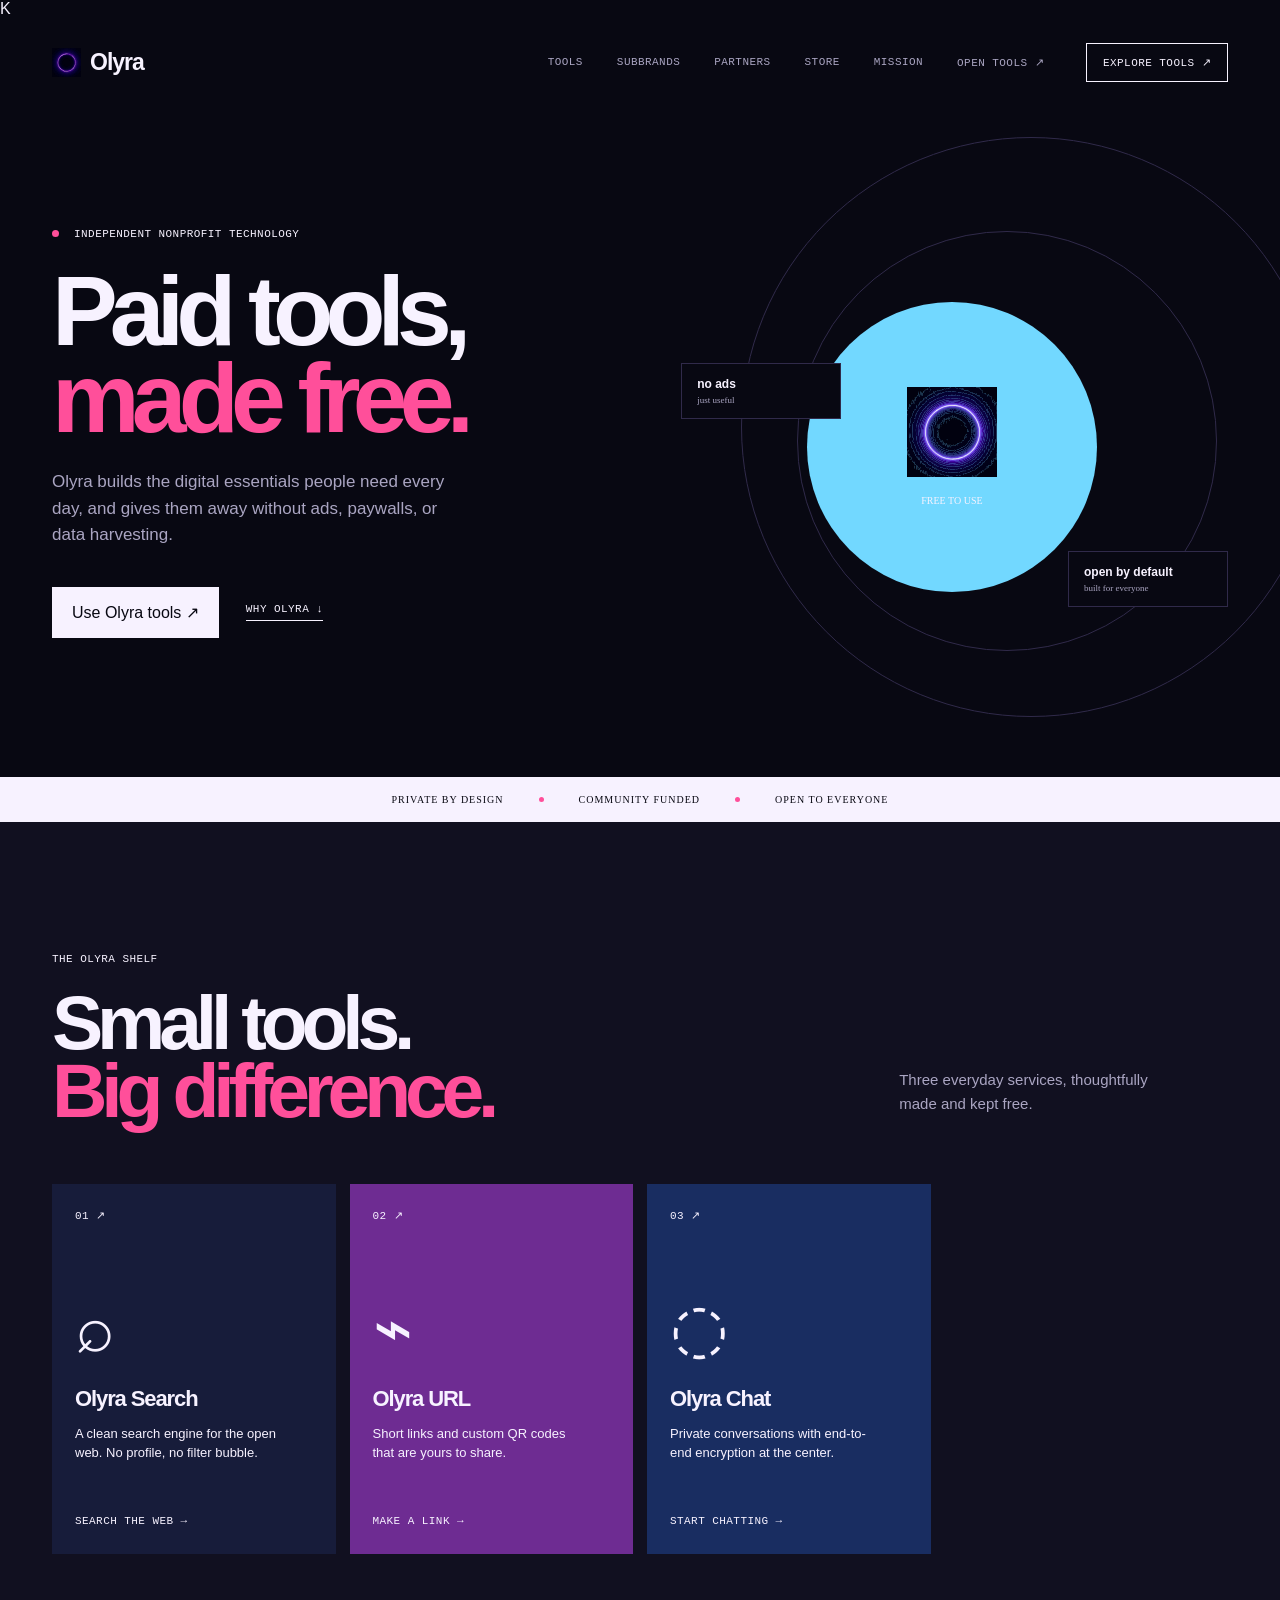
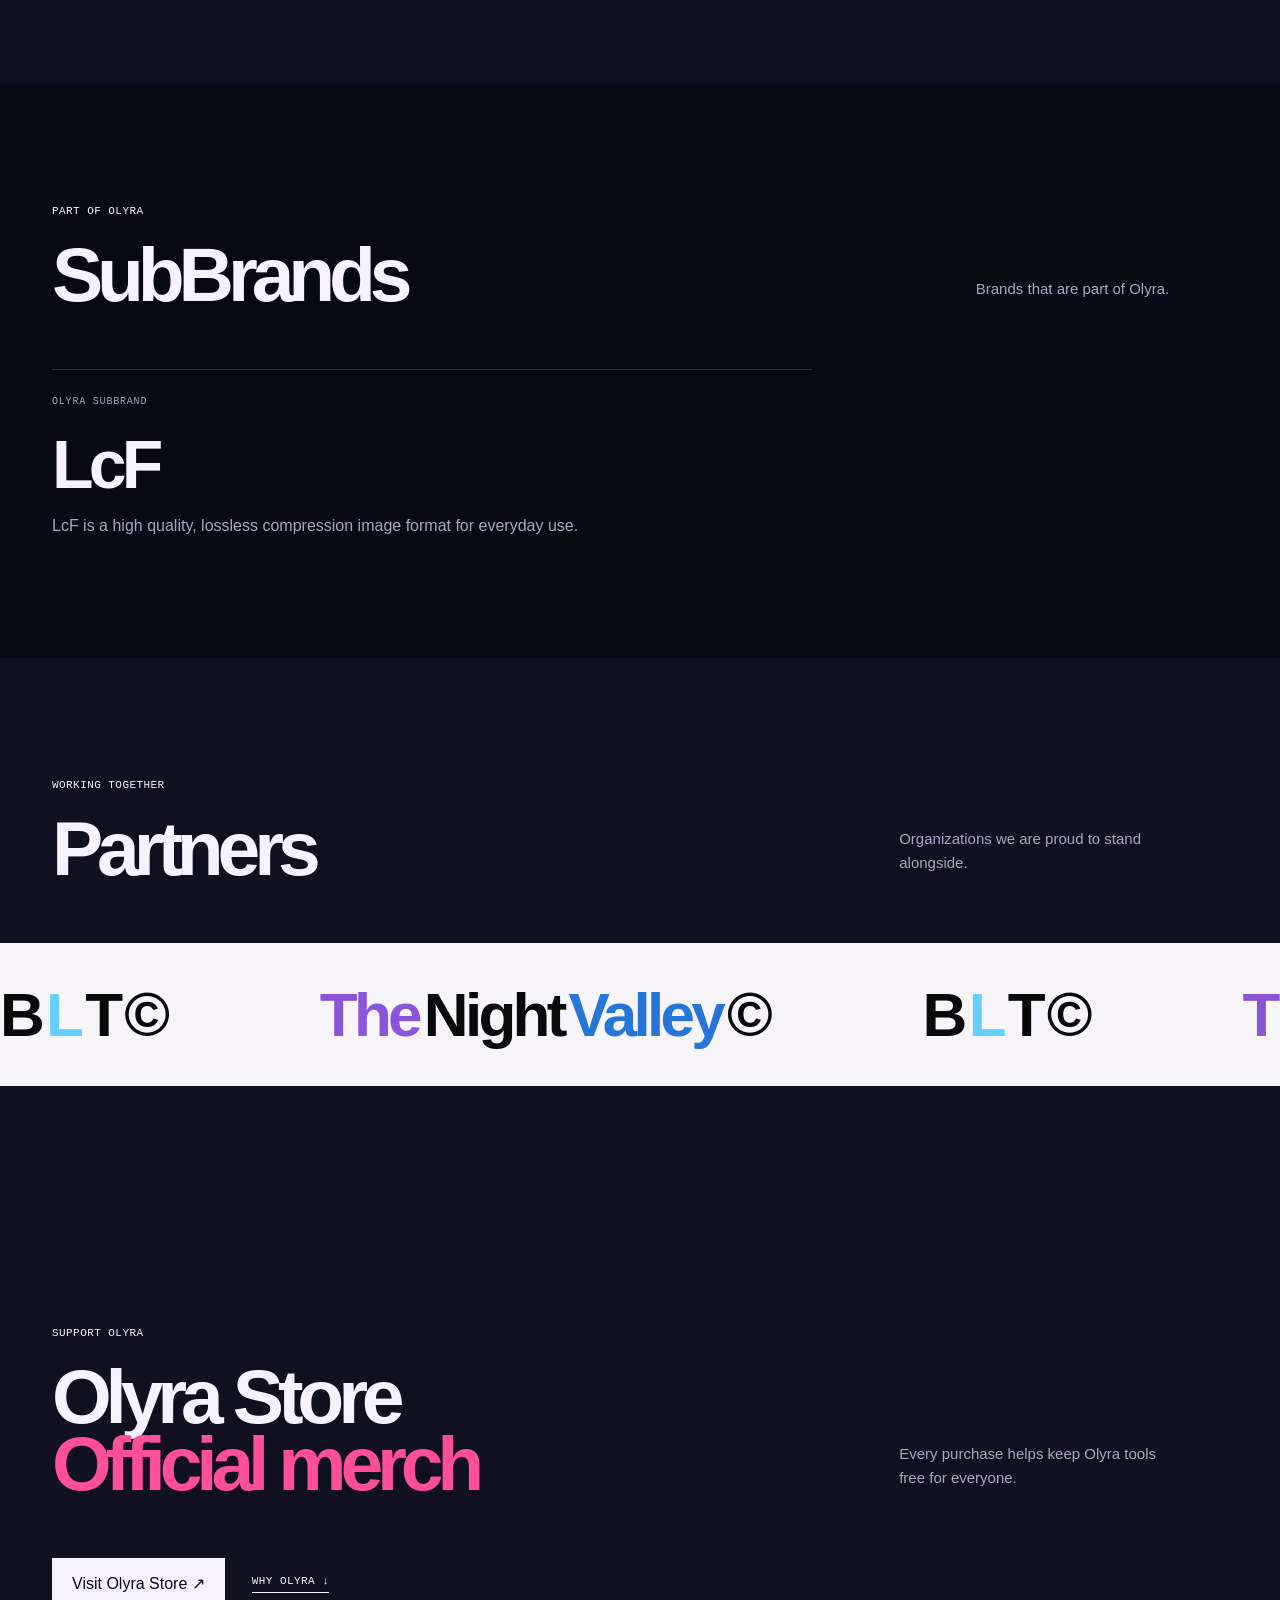
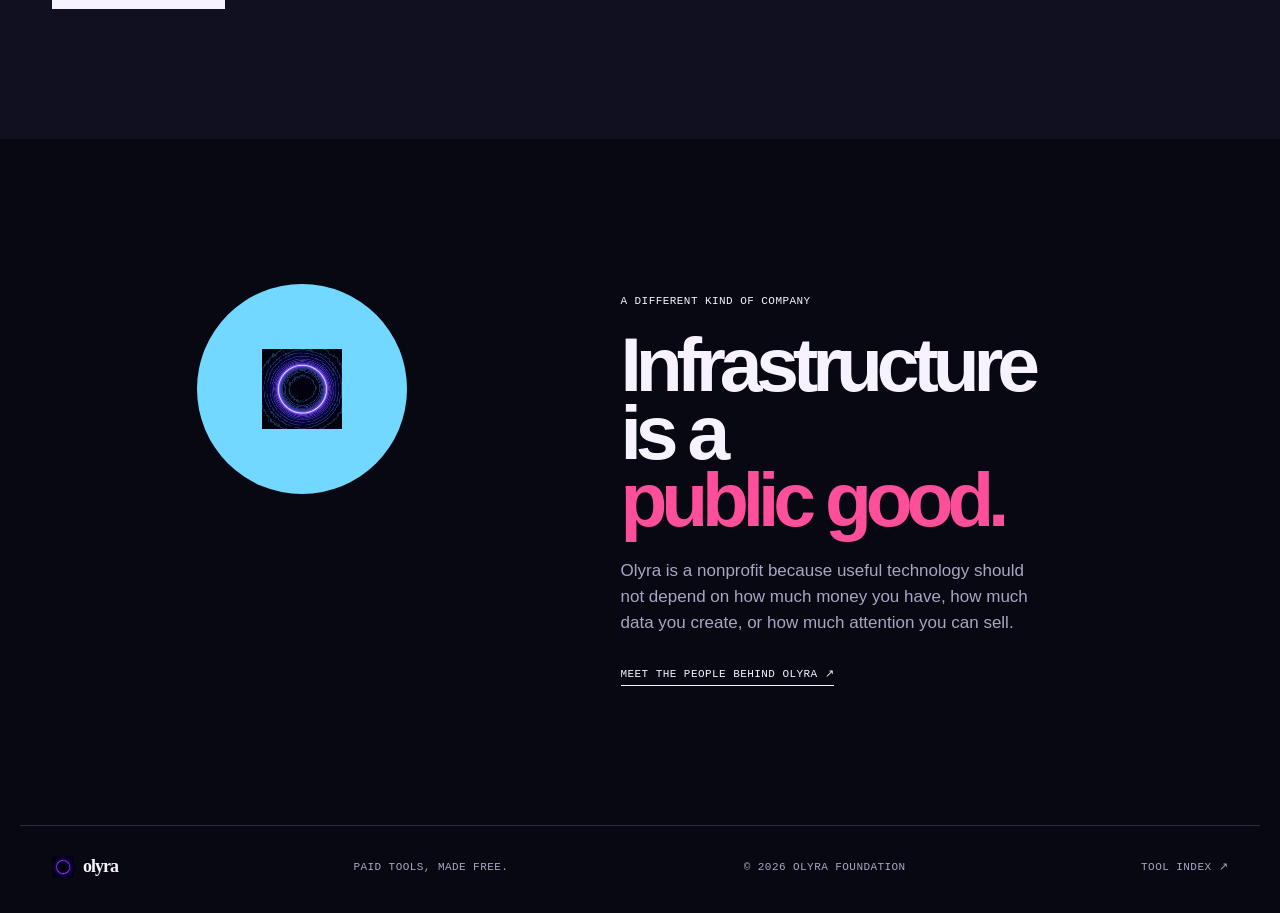
==== commit a8743f9a: "Add subbrands and partner marquee Co-authored-by: Copilot <223556219+Copilot@users.noreply.github.co" ====
--- a/index.html
+++ b/index.html
@@ -7,13 +7,16 @@
   <title>Olyra - Paid tools, made free.</title>
   <link rel="icon" href="/OlyraLogo.svg" type="image/svg+xml">
   <link rel="stylesheet" href="/styles.css">
+  <link rel="stylesheet" href="/brands.css">
 </head>
 <body>
-  <header class="header"><a class="brand" href="/"><img src="/OlyraLogo.svg" alt=""> Olyra</a><nav><a href="#tools">Tools</a><a href="#store">Store</a><a href="#mission">Mission</a><a href="/tools/">Open tools <span>↗</span></a></nav><a class="outline" href="/tools/">Explore tools ↗</a></header>
+  <header class="header"><a class="brand" href="/"><img src="/OlyraLogo.svg" alt=""> Olyra</a><nav><a href="#tools">Tools</a><a href="#subbrands">SubBrands</a><a href="#partners">Partners</a><a href="#store">Store</a><a href="#mission">Mission</a><a href="/tools/">Open tools <span>↗</span></a></nav><a class="outline" href="/tools/">Explore tools ↗</a></header>
   <main>
     <section class="hero"><div><p class="eyebrow"><b></b> Independent nonprofit technology</p><h1>Paid tools,<br><em>made free.</em></h1><p class="lede">Olyra builds the digital essentials people need every day, and gives them away without ads, paywalls, or data harvesting.</p><div class="actions"><a class="button" href="/tools/">Use Olyra tools ↗</a><a class="text-link" href="#mission">Why Olyra ↓</a></div></div><div class="hero-art"><div class="ring ring-a"></div><div class="ring ring-b"></div><div class="logo-orb"><img src="/OlyraLogo.svg" alt="Olyra logo"><small>free to use</small></div><div class="note note-a"><strong>no ads</strong><small>just useful</small></div><div class="note note-b"><strong>open by default</strong><small>built for everyone</small></div></div></section>
     <div class="ticker"><span>Private by design</span><i></i><span>Community funded</span><i></i><span>Open to everyone</span></div>
     <section class="tools" id="tools"><div class="section-head"><div><p class="eyebrow">The Olyra shelf</p><h2>Small tools.<br><em>Big difference.</em></h2></div><p>Three everyday services, thoughtfully made and kept free.</p></div><div class="grid"><a class="tool search" href="/tools/search/"><span>01 ↗</span><b>⌕</b><h3>Olyra Search</h3><p>A clean search engine for the open web. No profile, no filter bubble.</p><small>Search the web →</small></a><a class="tool url" href="/tools/url/"><span>02 ↗</span><b>⌁</b><h3>Olyra URL</h3><p>Short links and custom QR codes that are yours to share.</p><small>Make a link →</small></a><a class="tool chat" href="/tools/chat/"><span>03 ↗</span><b>◌</b><h3>Olyra Chat</h3><p>Private conversations with end-to-end encryption at the center.</p><small>Start chatting →</small></a></div></section>
+    <section class="subbrands" id="subbrands"><div class="section-head"><div><p class="eyebrow">Part of Olyra</p><h2>SubBrands</h2></div><p>Brands that are part of Olyra.</p></div><article class="subbrand-card"><span>OLYRA SUBBRAND</span><h3>LcF</h3><p>LcF is a high quality, lossless compression image format for everyday use.</p></article></section>
+    <section class="partners" id="partners"><div class="section-head"><div><p class="eyebrow">Working together</p><h2>Partners</h2></div><p>Organizations we are proud to stand alongside.</p></div><p class="partners-sr-only">BLT© and The Night Valley©</p><div class="partners-marquee" aria-hidden="true"><div class="partner-track"><div class="partner-set"><span class="partner-name blt"><span>B</span><span>L</span><span>T</span><span>©</span></span><span class="partner-name night-valley"><span>The</span><span>Night</span><span>Valley</span><span>©</span></span></div><div class="partner-set"><span class="partner-name blt"><span>B</span><span>L</span><span>T</span><span>©</span></span><span class="partner-name night-valley"><span>The</span><span>Night</span><span>Valley</span><span>©</span></span></div></div></div></section>
     <section class="store" id="store">
   <div class="section-head">
     <div>
--- a/brands.css
+++ b/brands.css
@@ -0,0 +1,137 @@
+.subbrands,
+.partners {
+  padding: 110px max(32px, calc((100vw - 1176px) / 2));
+}
+
+.subbrands {
+  background: var(--paper);
+}
+
+.subbrand-card {
+  border-top: 1px solid var(--line);
+  max-width: 760px;
+  padding: 26px 0 10px;
+}
+
+.subbrand-card > span {
+  color: var(--muted);
+  font: 10px 'DM Mono', monospace;
+  letter-spacing: .08em;
+}
+
+.subbrand-card h3 {
+  font-size: clamp(42px, 6vw, 68px);
+  letter-spacing: -.07em;
+  margin: 18px 0 10px;
+}
+
+.subbrand-card p {
+  color: var(--muted);
+  font-size: 16px;
+  line-height: 1.6;
+  margin: 0;
+  max-width: 560px;
+}
+
+.partners {
+  background: var(--cream);
+  padding-right: 0;
+  padding-left: 0;
+}
+
+.partners > .section-head {
+  margin-left: max(32px, calc((100vw - 1176px) / 2));
+  margin-right: max(32px, calc((100vw - 1176px) / 2));
+}
+
+.partners-marquee {
+  background: #f7f5fa;
+  color: #090909;
+  overflow: hidden;
+  padding: 36px 0;
+}
+
+.partner-track {
+  animation: partner-slide 24s linear infinite;
+  display: flex;
+  width: max-content;
+}
+
+.partner-set {
+  align-items: center;
+  display: flex;
+  flex: none;
+  gap: clamp(80px, 12vw, 180px);
+  padding-right: clamp(80px, 12vw, 180px);
+}
+
+.partner-name {
+  align-items: baseline;
+  display: inline-flex;
+  font-size: clamp(34px, 5vw, 62px);
+  font-weight: 700;
+  gap: .08em;
+  letter-spacing: -.06em;
+  white-space: nowrap;
+}
+
+.blt span:nth-child(2) {
+  color: #65cfff;
+}
+
+.night-valley span:first-child {
+  color: #8b55d9;
+}
+
+.night-valley span:nth-child(3) {
+  color: #2675d8;
+}
+
+.partners-sr-only {
+  clip: rect(0, 0, 0, 0);
+  clip-path: inset(50%);
+  height: 1px;
+  overflow: hidden;
+  position: absolute;
+  white-space: nowrap;
+  width: 1px;
+}
+
+@keyframes partner-slide {
+  to {
+    transform: translateX(-50%);
+  }
+}
+
+@media (prefers-reduced-motion: reduce) {
+  .partner-track {
+    animation: none;
+    display: block;
+    width: auto;
+  }
+
+  .partner-set {
+    flex-wrap: wrap;
+    justify-content: center;
+  }
+
+  .partner-set[aria-hidden='true'] {
+    display: none;
+  }
+}
+
+@media (max-width: 800px) {
+  .subbrands {
+    padding: 80px 20px;
+  }
+
+  .partners {
+    padding-top: 80px;
+    padding-bottom: 80px;
+  }
+
+  .partners > .section-head {
+    margin-right: 20px;
+    margin-left: 20px;
+  }
+}
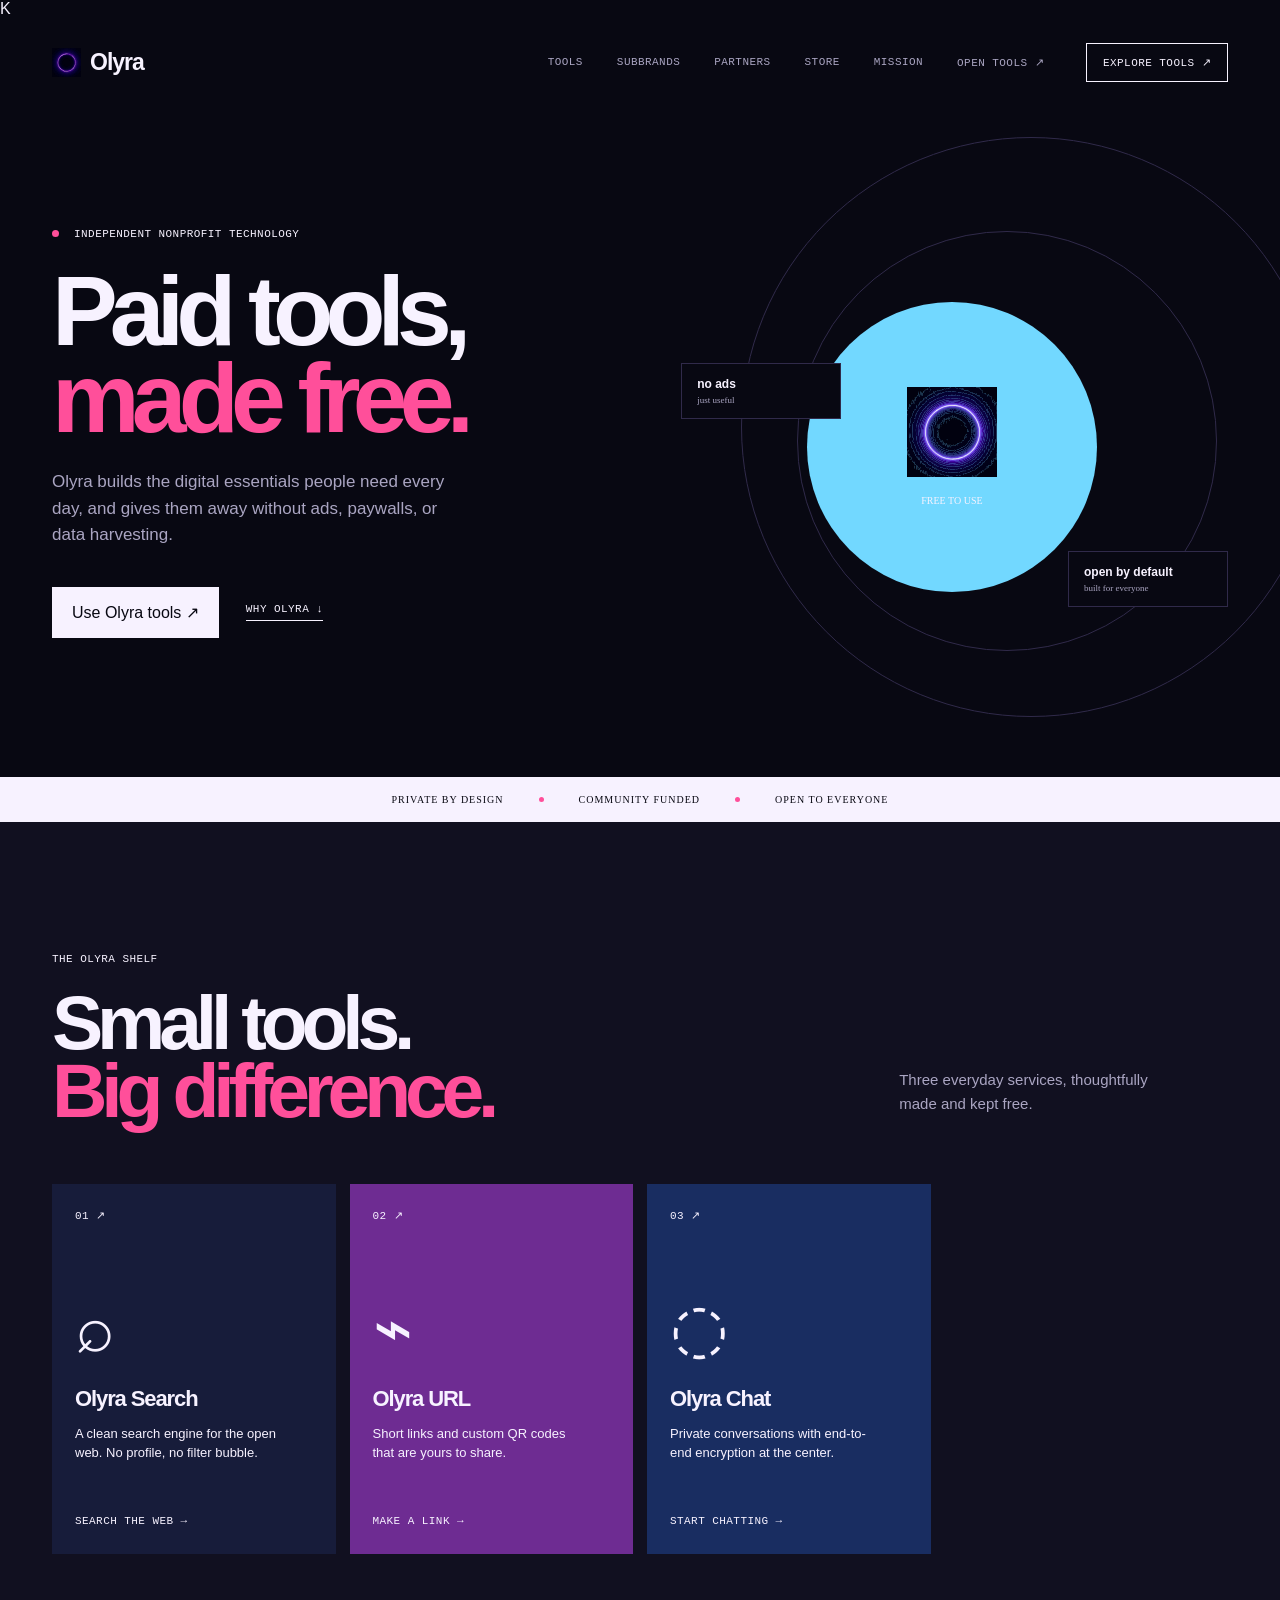
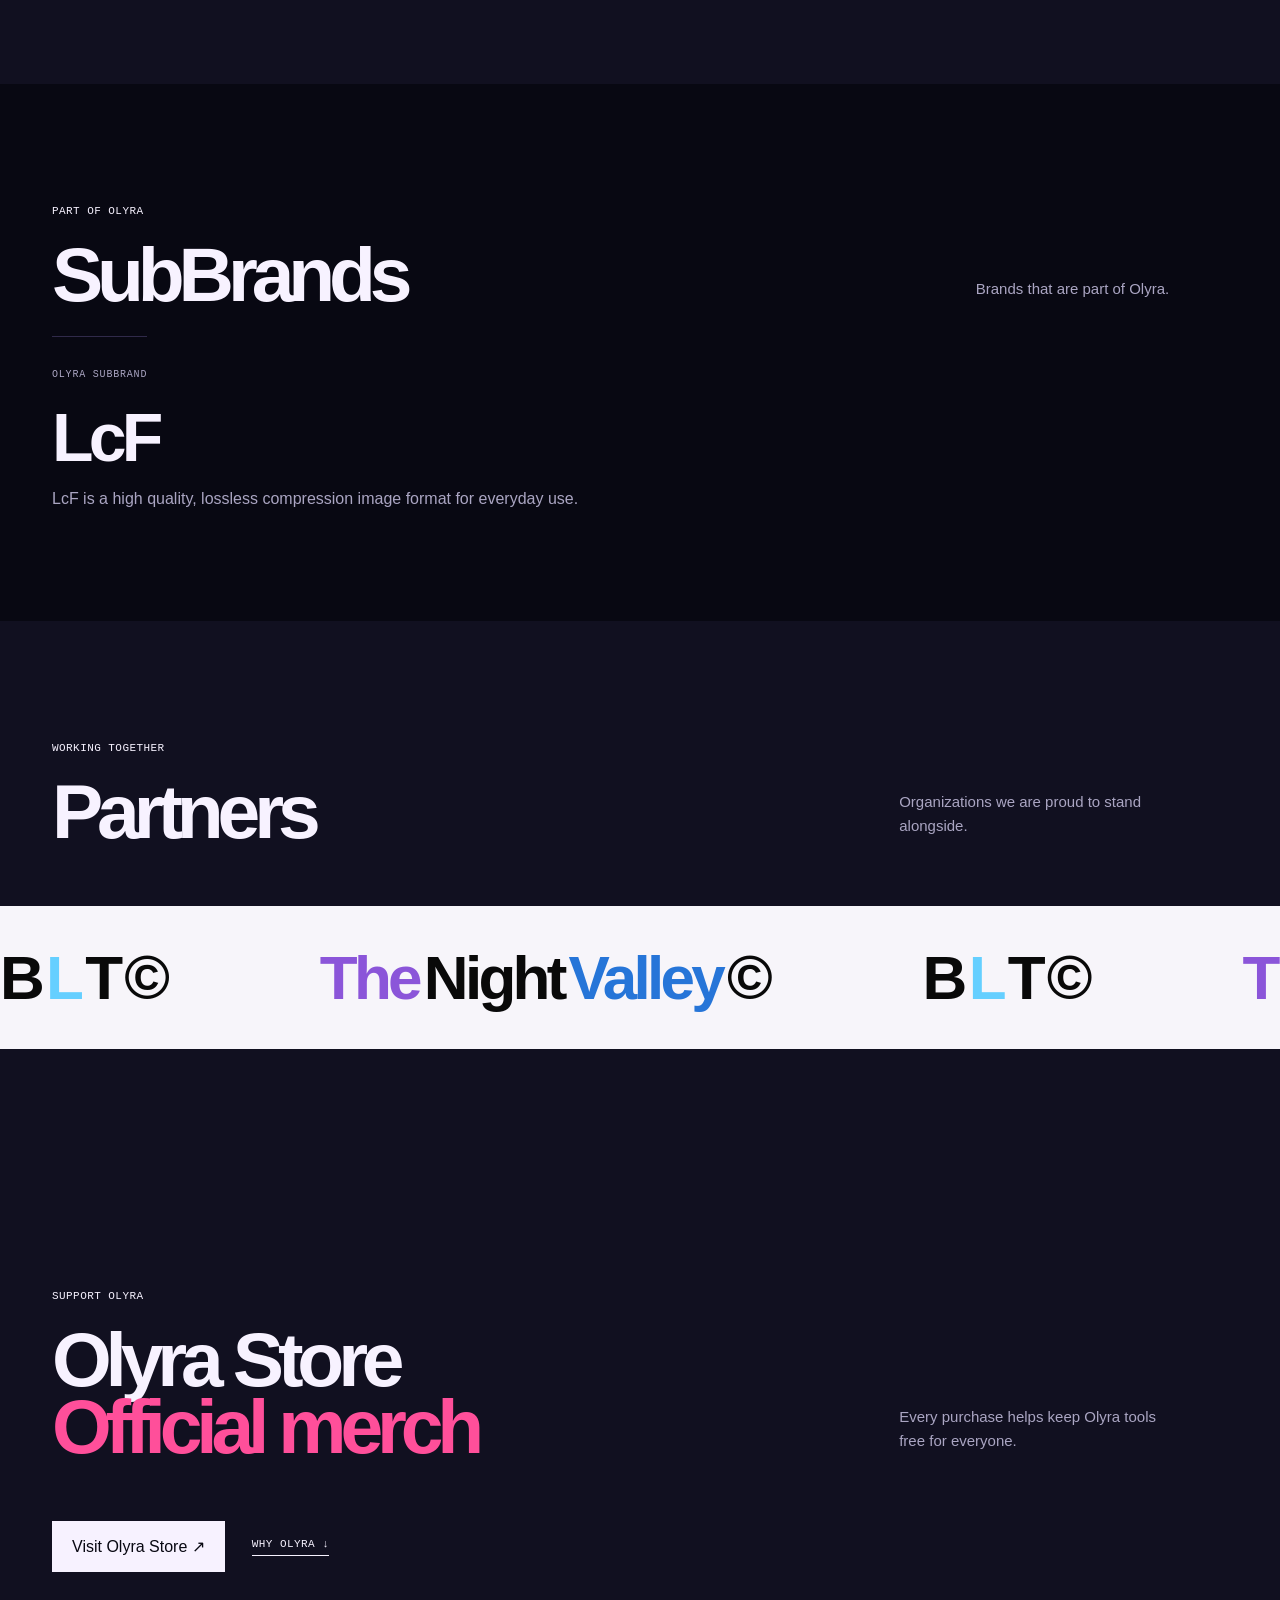
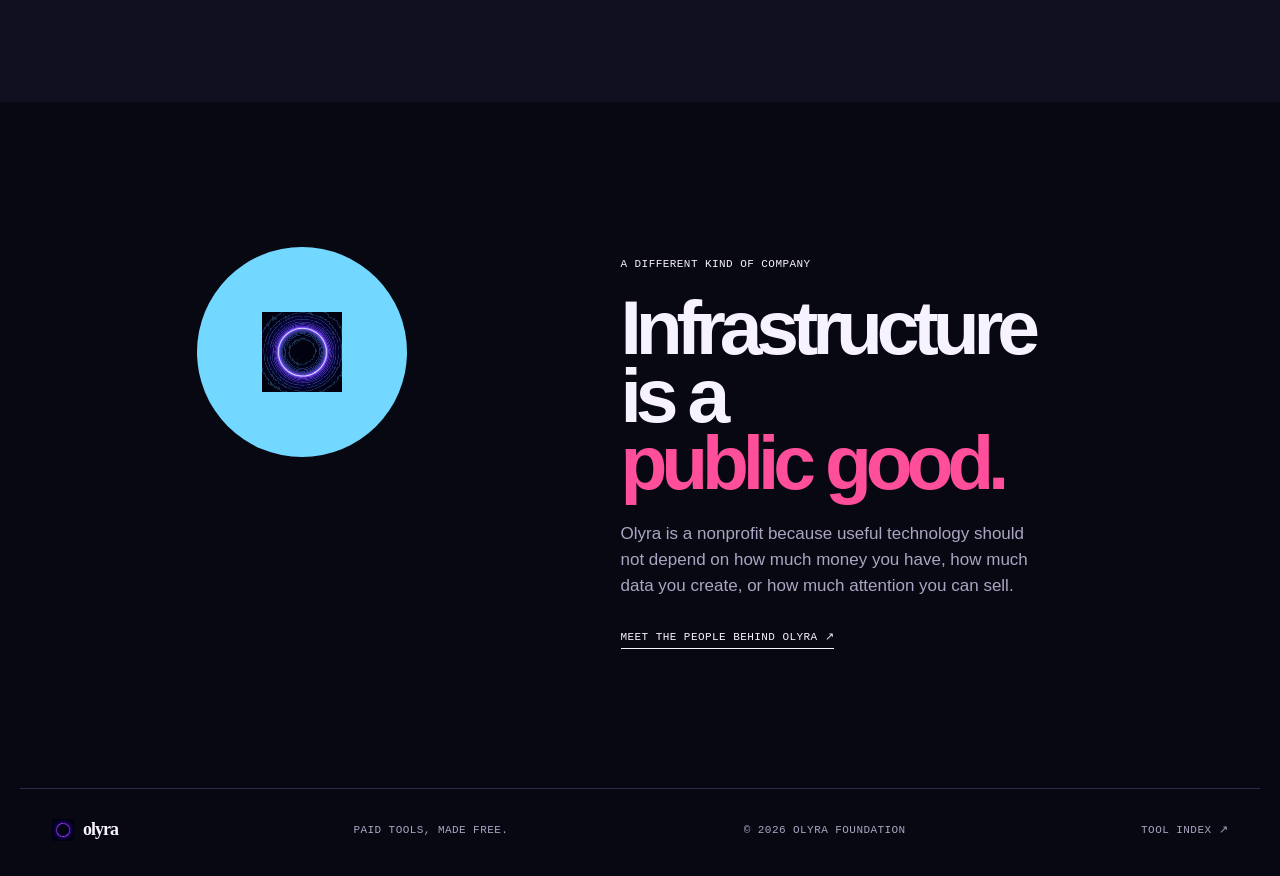
==== commit c9efe38b: "Link LcF subbrand Co-authored-by: Copilot <223556219+Copilot@users.noreply.github.com>" ====
--- a/index.html
+++ b/index.html
@@ -15,7 +15,7 @@
     <section class="hero"><div><p class="eyebrow"><b></b> Independent nonprofit technology</p><h1>Paid tools,<br><em>made free.</em></h1><p class="lede">Olyra builds the digital essentials people need every day, and gives them away without ads, paywalls, or data harvesting.</p><div class="actions"><a class="button" href="/tools/">Use Olyra tools ↗</a><a class="text-link" href="#mission">Why Olyra ↓</a></div></div><div class="hero-art"><div class="ring ring-a"></div><div class="ring ring-b"></div><div class="logo-orb"><img src="/OlyraLogo.svg" alt="Olyra logo"><small>free to use</small></div><div class="note note-a"><strong>no ads</strong><small>just useful</small></div><div class="note note-b"><strong>open by default</strong><small>built for everyone</small></div></div></section>
     <div class="ticker"><span>Private by design</span><i></i><span>Community funded</span><i></i><span>Open to everyone</span></div>
     <section class="tools" id="tools"><div class="section-head"><div><p class="eyebrow">The Olyra shelf</p><h2>Small tools.<br><em>Big difference.</em></h2></div><p>Three everyday services, thoughtfully made and kept free.</p></div><div class="grid"><a class="tool search" href="/tools/search/"><span>01 ↗</span><b>⌕</b><h3>Olyra Search</h3><p>A clean search engine for the open web. No profile, no filter bubble.</p><small>Search the web →</small></a><a class="tool url" href="/tools/url/"><span>02 ↗</span><b>⌁</b><h3>Olyra URL</h3><p>Short links and custom QR codes that are yours to share.</p><small>Make a link →</small></a><a class="tool chat" href="/tools/chat/"><span>03 ↗</span><b>◌</b><h3>Olyra Chat</h3><p>Private conversations with end-to-end encryption at the center.</p><small>Start chatting →</small></a></div></section>
-    <section class="subbrands" id="subbrands"><div class="section-head"><div><p class="eyebrow">Part of Olyra</p><h2>SubBrands</h2></div><p>Brands that are part of Olyra.</p></div><article class="subbrand-card"><span>OLYRA SUBBRAND</span><h3>LcF</h3><p>LcF is a high quality, lossless compression image format for everyday use.</p></article></section>
+    <section class="subbrands" id="subbrands"><div class="section-head"><div><p class="eyebrow">Part of Olyra</p><h2>SubBrands</h2></div><p>Brands that are part of Olyra.</p></div><a class="subbrand-card" href="https://lcf.env.pm"><span>OLYRA SUBBRAND</span><h3>LcF</h3><p>LcF is a high quality, lossless compression image format for everyday use.</p></a></section>
     <section class="partners" id="partners"><div class="section-head"><div><p class="eyebrow">Working together</p><h2>Partners</h2></div><p>Organizations we are proud to stand alongside.</p></div><p class="partners-sr-only">BLT© and The Night Valley©</p><div class="partners-marquee" aria-hidden="true"><div class="partner-track"><div class="partner-set"><span class="partner-name blt"><span>B</span><span>L</span><span>T</span><span>©</span></span><span class="partner-name night-valley"><span>The</span><span>Night</span><span>Valley</span><span>©</span></span></div><div class="partner-set"><span class="partner-name blt"><span>B</span><span>L</span><span>T</span><span>©</span></span><span class="partner-name night-valley"><span>The</span><span>Night</span><span>Valley</span><span>©</span></span></div></div></div></section>
     <section class="store" id="store">
   <div class="section-head">
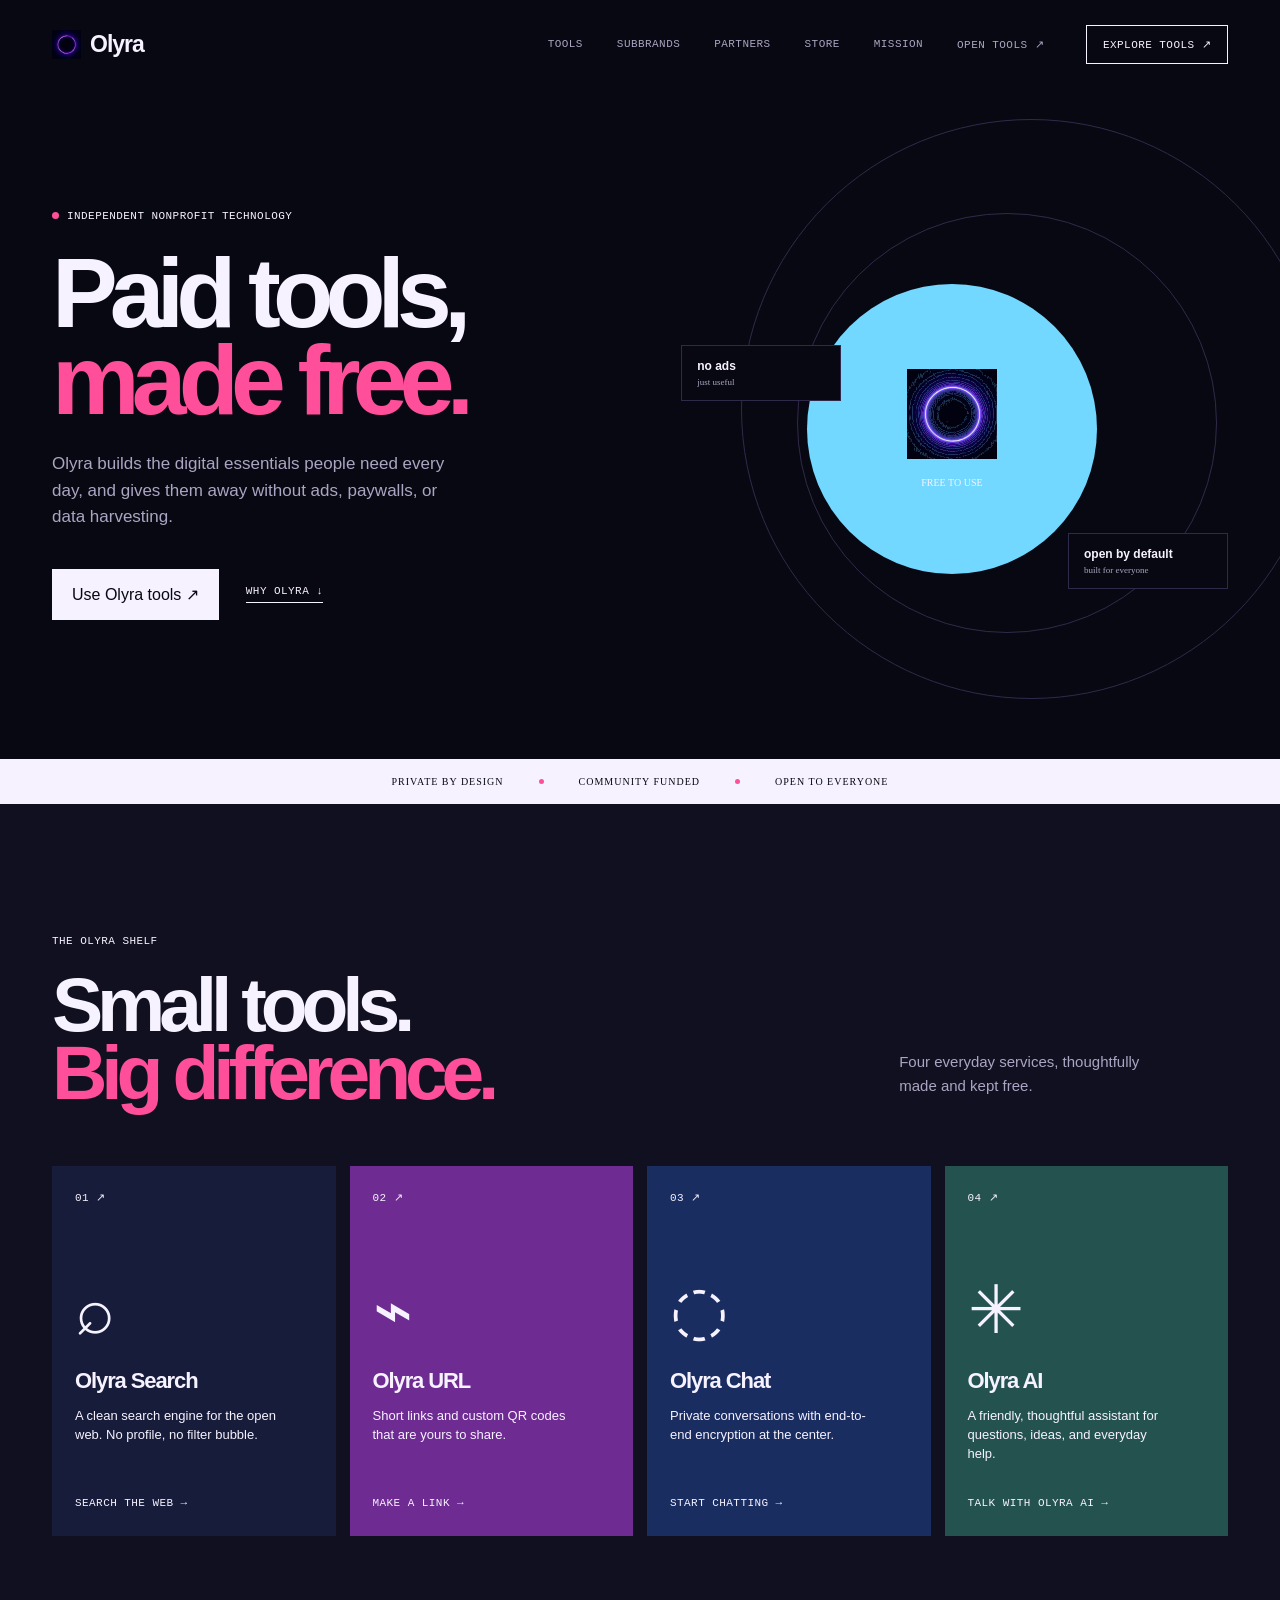
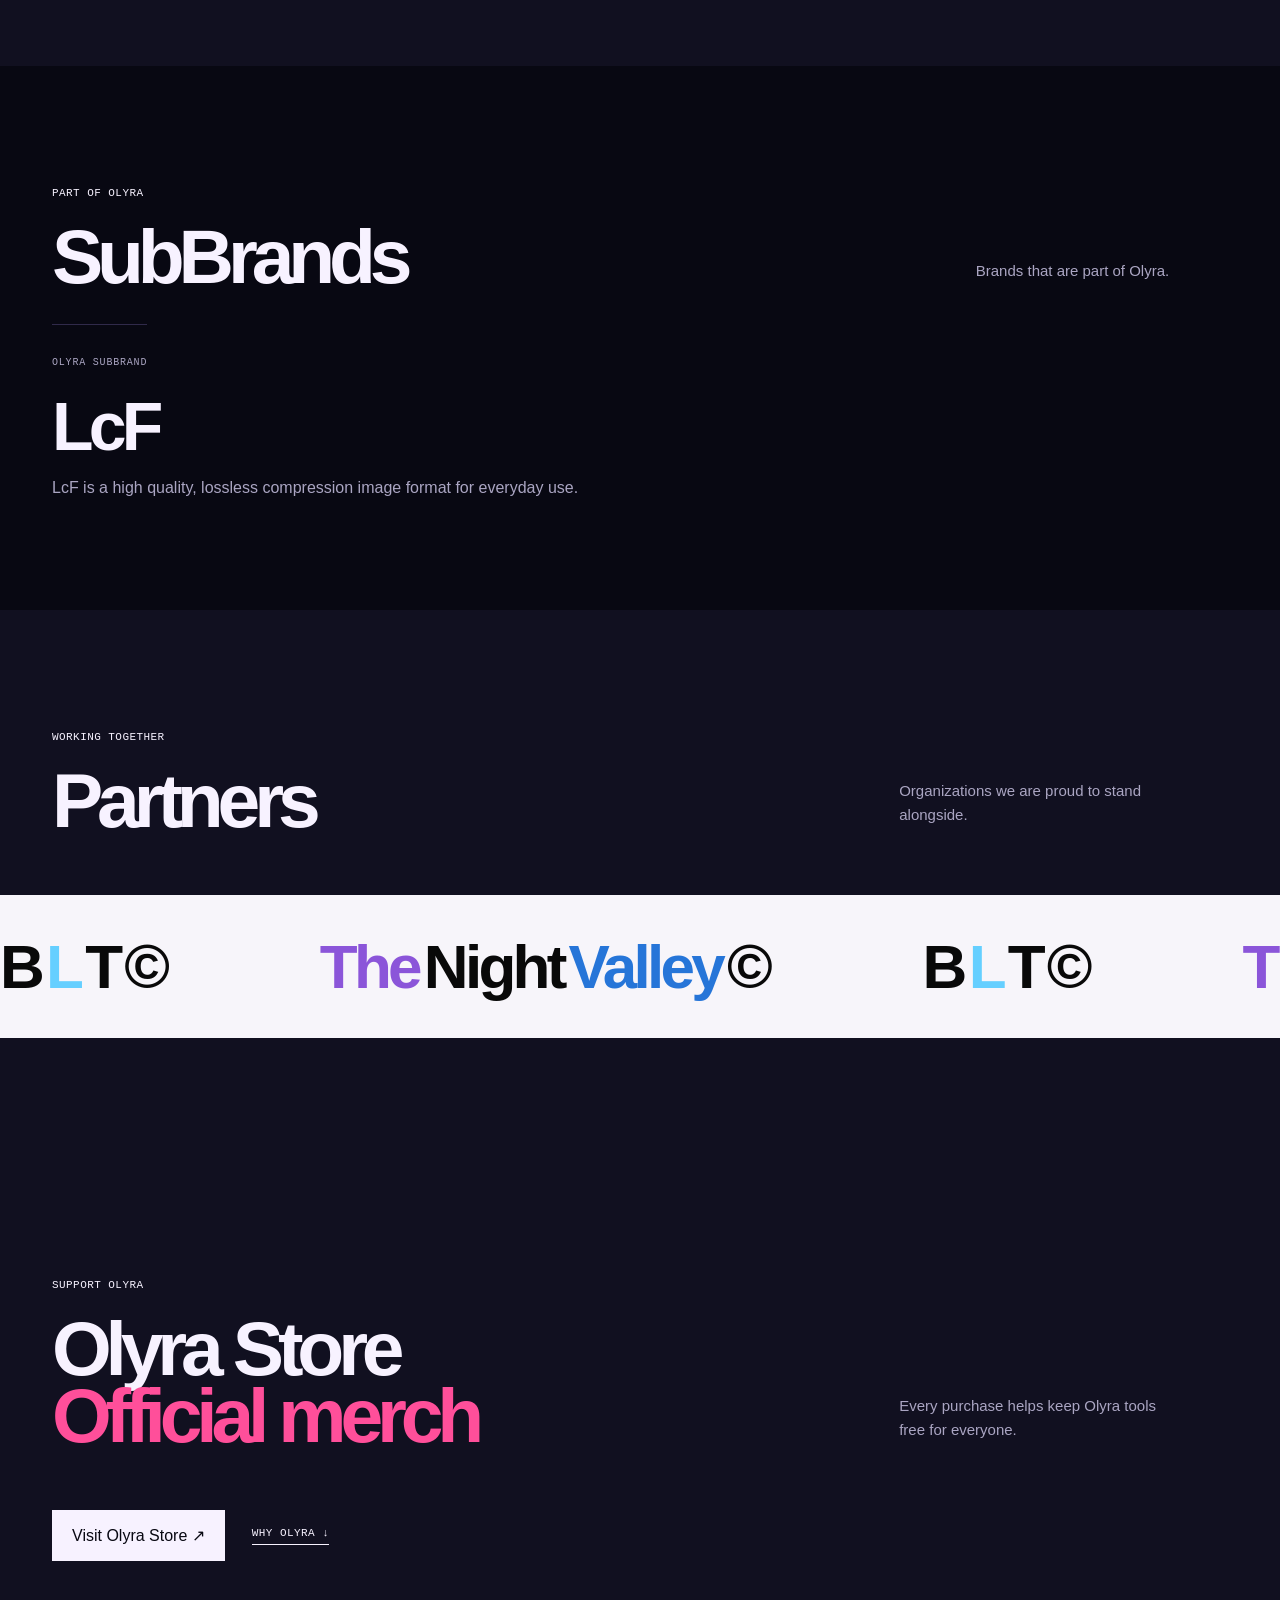
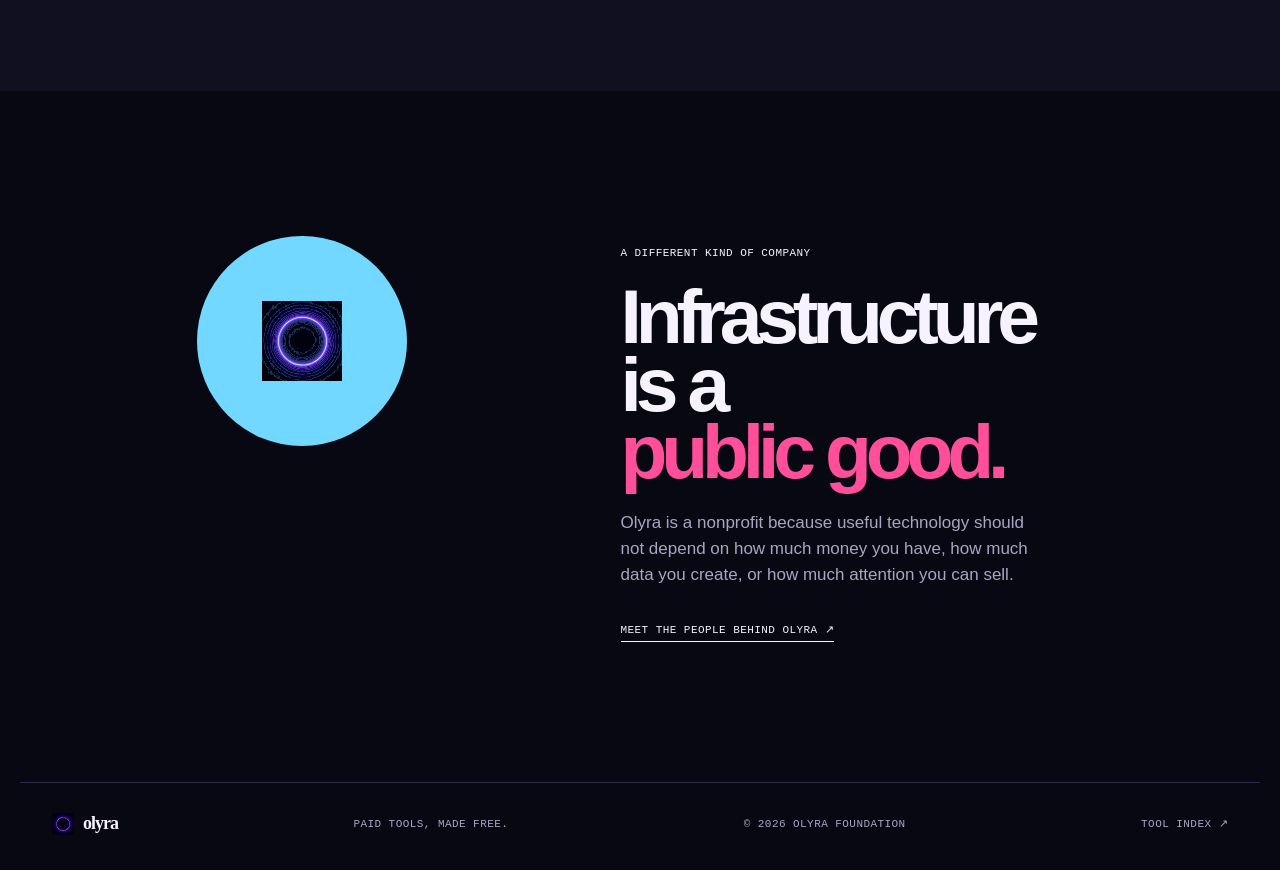
==== commit 129c6719: "Add Olyra AI assistant Co-authored-by: Copilot <223556219+Copilot@users.noreply.github.com>" ====
--- a/index.html
+++ b/index.html
@@ -1,4 +1,4 @@
-K<!doctype html>
+<!doctype html>
 <html lang="en">
 <head>
   <meta charset="UTF-8">
@@ -12,9 +12,9 @@
 <body>
   <header class="header"><a class="brand" href="/"><img src="/OlyraLogo.svg" alt=""> Olyra</a><nav><a href="#tools">Tools</a><a href="#subbrands">SubBrands</a><a href="#partners">Partners</a><a href="#store">Store</a><a href="#mission">Mission</a><a href="/tools/">Open tools <span>↗</span></a></nav><a class="outline" href="/tools/">Explore tools ↗</a></header>
   <main>
-    <section class="hero"><div><p class="eyebrow"><b></b> Independent nonprofit technology</p><h1>Paid tools,<br><em>made free.</em></h1><p class="lede">Olyra builds the digital essentials people need every day, and gives them away without ads, paywalls, or data harvesting.</p><div class="actions"><a class="button" href="/tools/">Use Olyra tools ↗</a><a class="text-link" href="#mission">Why Olyra ↓</a></div></div><div class="hero-art"><div class="ring ring-a"></div><div class="ring ring-b"></div><div class="logo-orb"><img src="/OlyraLogo.svg" alt="Olyra logo"><small>free to use</small></div><div class="note note-a"><strong>no ads</strong><small>just useful</small></div><div class="note note-b"><strong>open by default</strong><small>built for everyone</small></div></div></section>
+    <section class="hero"><div><p class="eyebrow"><b></b>Independent nonprofit technology</p><h1>Paid tools,<br><em>made free.</em></h1><p class="lede">Olyra builds the digital essentials people need every day, and gives them away without ads, paywalls, or data harvesting.</p><div class="actions"><a class="button" href="/tools/">Use Olyra tools ↗</a><a class="text-link" href="#mission">Why Olyra ↓</a></div></div><div class="hero-art"><div class="ring ring-a"></div><div class="ring ring-b"></div><div class="logo-orb"><img src="/OlyraLogo.svg" alt="Olyra logo"><small>free to use</small></div><div class="note note-a"><strong>no ads</strong><small>just useful</small></div><div class="note note-b"><strong>open by default</strong><small>built for everyone</small></div></div></section>
     <div class="ticker"><span>Private by design</span><i></i><span>Community funded</span><i></i><span>Open to everyone</span></div>
-    <section class="tools" id="tools"><div class="section-head"><div><p class="eyebrow">The Olyra shelf</p><h2>Small tools.<br><em>Big difference.</em></h2></div><p>Three everyday services, thoughtfully made and kept free.</p></div><div class="grid"><a class="tool search" href="/tools/search/"><span>01 ↗</span><b>⌕</b><h3>Olyra Search</h3><p>A clean search engine for the open web. No profile, no filter bubble.</p><small>Search the web →</small></a><a class="tool url" href="/tools/url/"><span>02 ↗</span><b>⌁</b><h3>Olyra URL</h3><p>Short links and custom QR codes that are yours to share.</p><small>Make a link →</small></a><a class="tool chat" href="/tools/chat/"><span>03 ↗</span><b>◌</b><h3>Olyra Chat</h3><p>Private conversations with end-to-end encryption at the center.</p><small>Start chatting →</small></a></div></section>
+    <section class="tools" id="tools"><div class="section-head"><div><p class="eyebrow">The Olyra shelf</p><h2>Small tools.<br><em>Big difference.</em></h2></div><p>Four everyday services, thoughtfully made and kept free.</p></div><div class="grid"><a class="tool search" href="/tools/search/"><span>01 ↗</span><b>⌕</b><h3>Olyra Search</h3><p>A clean search engine for the open web. No profile, no filter bubble.</p><small>Search the web →</small></a><a class="tool url" href="/tools/url/"><span>02 ↗</span><b>⌁</b><h3>Olyra URL</h3><p>Short links and custom QR codes that are yours to share.</p><small>Make a link →</small></a><a class="tool chat" href="/tools/chat/"><span>03 ↗</span><b>◌</b><h3>Olyra Chat</h3><p>Private conversations with end-to-end encryption at the center.</p><small>Start chatting →</small></a><a class="tool ai" href="/tools/ai/"><span>04 ↗</span><b>✳</b><h3>Olyra AI</h3><p>A friendly, thoughtful assistant for questions, ideas, and everyday help.</p><small>Talk with Olyra AI →</small></a></div></section>
     <section class="subbrands" id="subbrands"><div class="section-head"><div><p class="eyebrow">Part of Olyra</p><h2>SubBrands</h2></div><p>Brands that are part of Olyra.</p></div><a class="subbrand-card" href="https://lcf.env.pm"><span>OLYRA SUBBRAND</span><h3>LcF</h3><p>LcF is a high quality, lossless compression image format for everyday use.</p></a></section>
     <section class="partners" id="partners"><div class="section-head"><div><p class="eyebrow">Working together</p><h2>Partners</h2></div><p>Organizations we are proud to stand alongside.</p></div><p class="partners-sr-only">BLT© and The Night Valley©</p><div class="partners-marquee" aria-hidden="true"><div class="partner-track"><div class="partner-set"><span class="partner-name blt"><span>B</span><span>L</span><span>T</span><span>©</span></span><span class="partner-name night-valley"><span>The</span><span>Night</span><span>Valley</span><span>©</span></span></div><div class="partner-set"><span class="partner-name blt"><span>B</span><span>L</span><span>T</span><span>©</span></span><span class="partner-name night-valley"><span>The</span><span>Night</span><span>Valley</span><span>©</span></span></div></div></div></section>
     <section class="store" id="store">
@@ -41,7 +41,7 @@
   "@type": "WebSite",
   "name": "Olyra",
   "alternateName": "Olyra Foundation",
-  "url": "https://olyra.env.pm/"
+  "url": "https://olyrafoundation.env.pm/"
 }
 </script>
 </body>
--- a/styles.css
+++ b/styles.css
@@ -13,5 +13,32 @@
 @media(max-width:800px){.tool-page{padding:70px 20px}.form-row,.search-form{display:block}.form-row button,.search-form button{margin-top:10px;padding:17px;width:100%}.pizz-actions{align-items:flex-start;display:flex;flex-direction:column}.tool-page h1{font-size:64px}}
 .chat-create{background:var(--coral);border:0;color:var(--ink);cursor:pointer;font:11px 'DM Mono';margin-top:18px;padding:16px 20px;text-transform:uppercase}.chat-create:hover{background:var(--ink);color:var(--paper)}.chat-room{max-width:900px}.chat-top{align-items:flex-end;border-bottom:1px solid var(--line);display:flex;justify-content:space-between;padding-bottom:24px}.chat-top h2{font-size:clamp(34px,5vw,58px);letter-spacing:-.06em;margin:18px 0 0}.chat-actions{display:flex;gap:10px}.chat-actions button,.message-form button{background:var(--ink);border:0;color:var(--paper);cursor:pointer;font:11px 'DM Mono';padding:14px 16px;text-transform:uppercase}.chat-actions button:hover,.message-form button:hover{background:var(--coral);color:var(--ink)}.chat-actions .quiet-button{background:transparent;border:1px solid var(--line);color:var(--ink)}.encryption-note{color:var(--muted);font:11px 'DM Mono';padding:18px 0;text-transform:uppercase}.encryption-note strong{color:var(--coral);margin-left:8px}.encryption-note span{float:right}.messages{border:1px solid var(--line);height:420px;overflow-y:auto;padding:20px}.chat-message{border-bottom:1px solid var(--line);padding:0 0 15px;margin-bottom:15px}.chat-message:last-child{border:0;margin-bottom:0}.chat-message small{color:var(--muted);font:11px 'DM Mono';text-transform:uppercase}.chat-message p{font-size:16px;line-height:1.5;margin:8px 0 0;white-space:pre-wrap;overflow-wrap:anywhere}.message-form{display:grid;gap:10px;grid-template-columns:150px 1fr auto;margin-top:14px}.message-form input{background:#111020;border:1px solid var(--line);color:var(--ink);font:16px 'Space Grotesk';min-width:0;padding:15px}.message-form button{padding:0 22px}.chat-page [hidden]{display:none}@media(max-width:800px){.chat-top{align-items:flex-start;display:block}.chat-actions{margin-top:20px}.chat-actions button{flex:1}.messages{height:52vh}.message-form{grid-template-columns:1fr}.message-form button{padding:16px}.encryption-note span{float:none;margin-left:12px}}
 .gif-picker{border:1px solid var(--line);margin-top:12px;padding:14px}.gif-search{display:flex;gap:8px}.gif-search input{background:#111020;border:1px solid var(--line);color:var(--ink);font:14px 'Space Grotesk';min-width:0;padding:12px;width:100%}.gif-search button,.file-download{background:var(--ink);border:0;color:var(--paper);cursor:pointer;font:11px 'DM Mono';padding:12px 14px;text-transform:uppercase;white-space:nowrap}.gif-search .quiet-button{background:transparent;border:1px solid var(--line);color:var(--ink)}.gif-attribution{color:var(--muted);font:10px 'DM Mono';margin:12px 0;text-align:right}.gif-results{display:grid;gap:8px;grid-template-columns:repeat(6,minmax(0,1fr));max-height:270px;overflow:auto}.gif-result{background:transparent;border:1px solid var(--line);cursor:pointer;height:90px;overflow:hidden;padding:0}.gif-result img{height:100%;object-fit:cover;width:100%}.chat-gif{display:block;margin-top:10px;max-height:280px;max-width:min(100%,420px);object-fit:contain}.file-download{margin-top:10px;max-width:100%;overflow:hidden;text-overflow:ellipsis}.message-tools{display:flex;gap:8px}.message-tools button{padding:0 14px}.message-tools button:disabled{cursor:wait;opacity:.6}.file-download:hover,.gif-search button:hover,.message-tools button:hover{background:var(--coral);color:var(--ink)}@media(max-width:800px){.gif-search{flex-wrap:wrap}.gif-search input{flex:1 1 100%}.gif-search button{flex:1}.gif-results{grid-template-columns:repeat(3,minmax(0,1fr))}.message-tools{display:grid;grid-template-columns:1fr 1fr}.message-tools button[type=submit]{grid-column:1/-1;padding:16px}}
+.ai{background:#24534f!important}
+.ai-page{max-width:860px}
+.ai-page h1 em{color:var(--mint)}
+.ai-prompts{display:flex;flex-wrap:wrap;gap:9px;margin-top:30px}
+.ai-prompts button,.ai-reset{background:transparent;border:1px solid var(--line);color:var(--ink);cursor:pointer;font:11px 'DM Mono';padding:12px 14px}
+.ai-prompts button:hover,.ai-reset:hover{border-color:var(--mint);color:var(--mint)}
+.ai-panel{border:1px solid var(--line);margin-top:56px}
+.ai-panel-head{align-items:center;border-bottom:1px solid var(--line);display:flex;font:11px 'DM Mono';justify-content:space-between;padding:14px 18px;text-transform:uppercase}
+.ai-reset{border:0;padding:8px}
+.ai-messages{display:flex;flex-direction:column;gap:15px;max-height:460px;min-height:150px;overflow-y:auto;padding:18px}
+.ai-empty{color:var(--muted);font-size:14px;margin:auto}
+.ai-message{max-width:85%}
+.ai-message.user{align-self:flex-end}
+.ai-message.assistant{align-self:flex-start}
+.ai-message-label{color:var(--muted);font:10px 'DM Mono';text-transform:uppercase}
+.ai-message p{background:#151526;border:1px solid var(--line);line-height:1.55;margin:7px 0 0;padding:13px 15px;white-space:pre-wrap;overflow-wrap:anywhere}
+.ai-message.user p{background:#192c31}
+.ai-form{align-items:flex-end;border-top:1px solid var(--line);display:flex;gap:10px;padding:14px}
+.ai-form textarea{background:#111020;border:1px solid var(--line);color:var(--ink);font:16px 'Space Grotesk';line-height:1.45;max-height:180px;min-height:54px;padding:13px;resize:vertical;width:100%}
+.ai-form button{background:var(--mint);border:0;color:#080812;cursor:pointer;font:11px 'DM Mono';min-height:54px;padding:0 20px;text-transform:uppercase}
+.ai-form button:hover{background:var(--ink);color:var(--paper)}
+.ai-form button:disabled{cursor:wait;opacity:.6}
+.ai-status{color:var(--coral);font:12px 'DM Mono';margin:0;padding:0 18px}
+.ai-status:empty{display:none}
+.ai-privacy{color:var(--muted);font:10px 'DM Mono';line-height:1.6;margin:0;padding:12px 18px;text-transform:uppercase}
+.visually-hidden{clip:rect(0,0,0,0);clip-path:inset(50%);height:1px;overflow:hidden;position:absolute;white-space:nowrap;width:1px}
+@media(max-width:800px){.ai-panel{margin-top:40px}.ai-form{align-items:stretch}.ai-form button{padding:0 14px}.ai-message{max-width:95%}.ai-prompts{display:grid}}
 @import url('https://fonts.googleapis.com/css2?family=DM+Mono&family=Space+Grotesk:wght@400;500;600;700&display=swap');
 :root{--ink:#18211f;--paper:#faf8f3;--cream:#f0eee7;--coral:#ff6b58;--mint:#b9e8d4;--muted:#68716e;--line:#d5d5cc}*{box-sizing:border-box}html{scroll-behavior:smooth}body{margin:0;background:var(--paper);color:var(--ink);font-family:'Space Grotesk',sans-serif}a{color:inherit;text-decoration:none}.header{align-items:center;display:flex;justify-content:space-between;margin:auto;max-width:1240px;padding:25px 32px}.brand{align-items:center;display:flex;font-size:23px;font-weight:700;gap:9px;letter-spacing:-1px}.brand img{height:29px;width:29px}.header nav{display:flex;gap:34px;margin-left:auto;margin-right:42px}.header nav a,.outline,.eyebrow,.text-link,footer,.tool span,.tool small{font-family:'DM Mono',monospace;font-size:11px;text-transform:uppercase;letter-spacing:.04em}.header nav a{color:var(--muted)}.header nav a:hover,.text-link:hover{color:var(--coral)}.outline{border:1px solid var(--ink);padding:12px 16px}.hero{display:grid;grid-template-columns:1fr 1fr;gap:7%;margin:auto;max-width:1240px;min-height:650px;padding:110px 32px 90px}.eyebrow{font-size:11px}.eyebrow b{background:var(--coral);border-radius:50%;display:inline-block;height:7px;margin-right:8px;width:7px}.hero h1,.section-head h2,.mission h2{font-size:clamp(60px,7.7vw,112px);letter-spacing:-.08em;line-height:.88;margin:28px 0}.hero em,.section-head em,.mission em{color:var(--coral);font-style:normal}.lede{color:var(--muted);font-size:17px;line-height:1.55;max-width:410px}.actions{align-items:center;display:flex;gap:27px;margin-top:38px}.button{background:var(--ink);color:var(--paper);display:inline-flex;padding:16px 20px}.button:hover{background:var(--coral);color:var(--ink)}.text-link{border-bottom:1px solid var(--ink);padding-bottom:5px}.hero-art{min-height:470px;position:relative}.logo-orb{align-items:center;background:var(--mint);border-radius:50%;display:flex;flex-direction:column;height:290px;justify-content:center;left:23%;position:absolute;top:18%;width:290px;z-index:2}.logo-orb img{height:90px;width:90px}.logo-orb small{font:10px 'DM Mono';margin-top:18px;text-transform:uppercase}.ring{border:1px solid var(--line);border-radius:50%;height:420px;position:absolute;right:2%;top:3%;width:420px}.ring-b{height:580px;right:-17%;top:-17%;width:580px}.note{background:var(--paper);border:1px solid var(--line);display:grid;padding:13px 15px;position:absolute;width:160px;z-index:3}.note strong{font-size:12px}.note small{color:var(--muted);font:9px 'DM Mono';margin-top:4px}.note-a{left:0;top:31%}.note-b{bottom:17%;right:0}.ticker{align-items:center;background:var(--ink);color:var(--paper);display:flex;font:10px 'DM Mono';gap:35px;justify-content:center;letter-spacing:.1em;padding:17px;text-transform:uppercase}.ticker i{background:var(--coral);border-radius:50%;height:5px;width:5px}.tools{background:var(--cream);padding:120px max(32px,calc((100vw - 1176px)/2)) 130px}.section-head{align-items:end;display:flex;justify-content:space-between;margin-bottom:60px}.section-head h2{font-size:clamp(52px,6vw,85px);margin:24px 0 0}.section-head>p{color:var(--muted);font-size:15px;line-height:1.6;margin:0 5% 8px 0;max-width:270px}.grid{display:grid;gap:14px;grid-template-columns:repeat(4,1fr)}.tool{min-height:370px;padding:25px 23px 28px;position:relative;transition:transform .25s}.tool:hover{transform:translateY(-7px)}.search{background:#d6e1dc}.url{background:var(--coral)}.chat{background:#dbe9f1}.pizz{background:#f3d69b}.tool>span{display:block}.tool>b{display:block;font-size:67px;font-weight:400;line-height:1;margin:72px 0 25px}.tool h3{font-size:22px;letter-spacing:-.05em;margin:0}.tool p{font-size:13px;line-height:1.45;max-width:210px}.tool small{bottom:27px;position:absolute}.mission{display:grid;grid-template-columns:1fr 1.5fr;gap:13%;margin:auto;max-width:950px;padding:145px 32px}.mission-logo{align-items:center;background:var(--mint);border-radius:50%;display:flex;height:210px;justify-content:center;width:210px}.mission-logo img{height:80px}.mission h2{font-size:clamp(52px,6vw,82px);margin:24px 0}.mission .lede{margin-bottom:30px}footer{align-items:center;border-top:1px solid var(--line);color:var(--muted);display:flex;gap:35px;justify-content:space-between;margin:auto;max-width:1240px;padding:30px 32px}footer .brand{color:var(--ink);font:700 18px 'Space Grotesk';text-transform:none}footer .brand img{height:22px;width:22px}@media(max-width:800px){.header{padding:20px}.header nav{display:none}.outline{font-size:9px;padding:10px}.hero{display:block;min-height:0;padding:75px 20px 70px}.hero h1{font-size:64px}.hero-art{margin:40px auto 0;min-height:380px;max-width:450px}.logo-orb{height:220px;left:25%;top:16%;width:220px}.logo-orb img{height:65px;width:65px}.ring{height:330px;width:330px}.ring-b{height:430px;width:430px}.ticker{gap:15px;justify-content:flex-start;overflow:hidden;white-space:nowrap}.tools{padding:80px 20px}.section-head{align-items:start;display:block}.section-head h2{font-size:57px}.section-head>p{margin-top:28px}.grid{grid-template-columns:1fr 1fr}.tool{min-height:310px}.tool>b{margin:45px 0 18px}.mission{display:block;padding:90px 20px}.mission-logo{height:150px;margin-bottom:60px;width:150px}.mission-logo img{height:58px}footer{align-items:flex-start;flex-wrap:wrap;padding:25px 20px}footer>span:nth-of-type(2){display:none}}
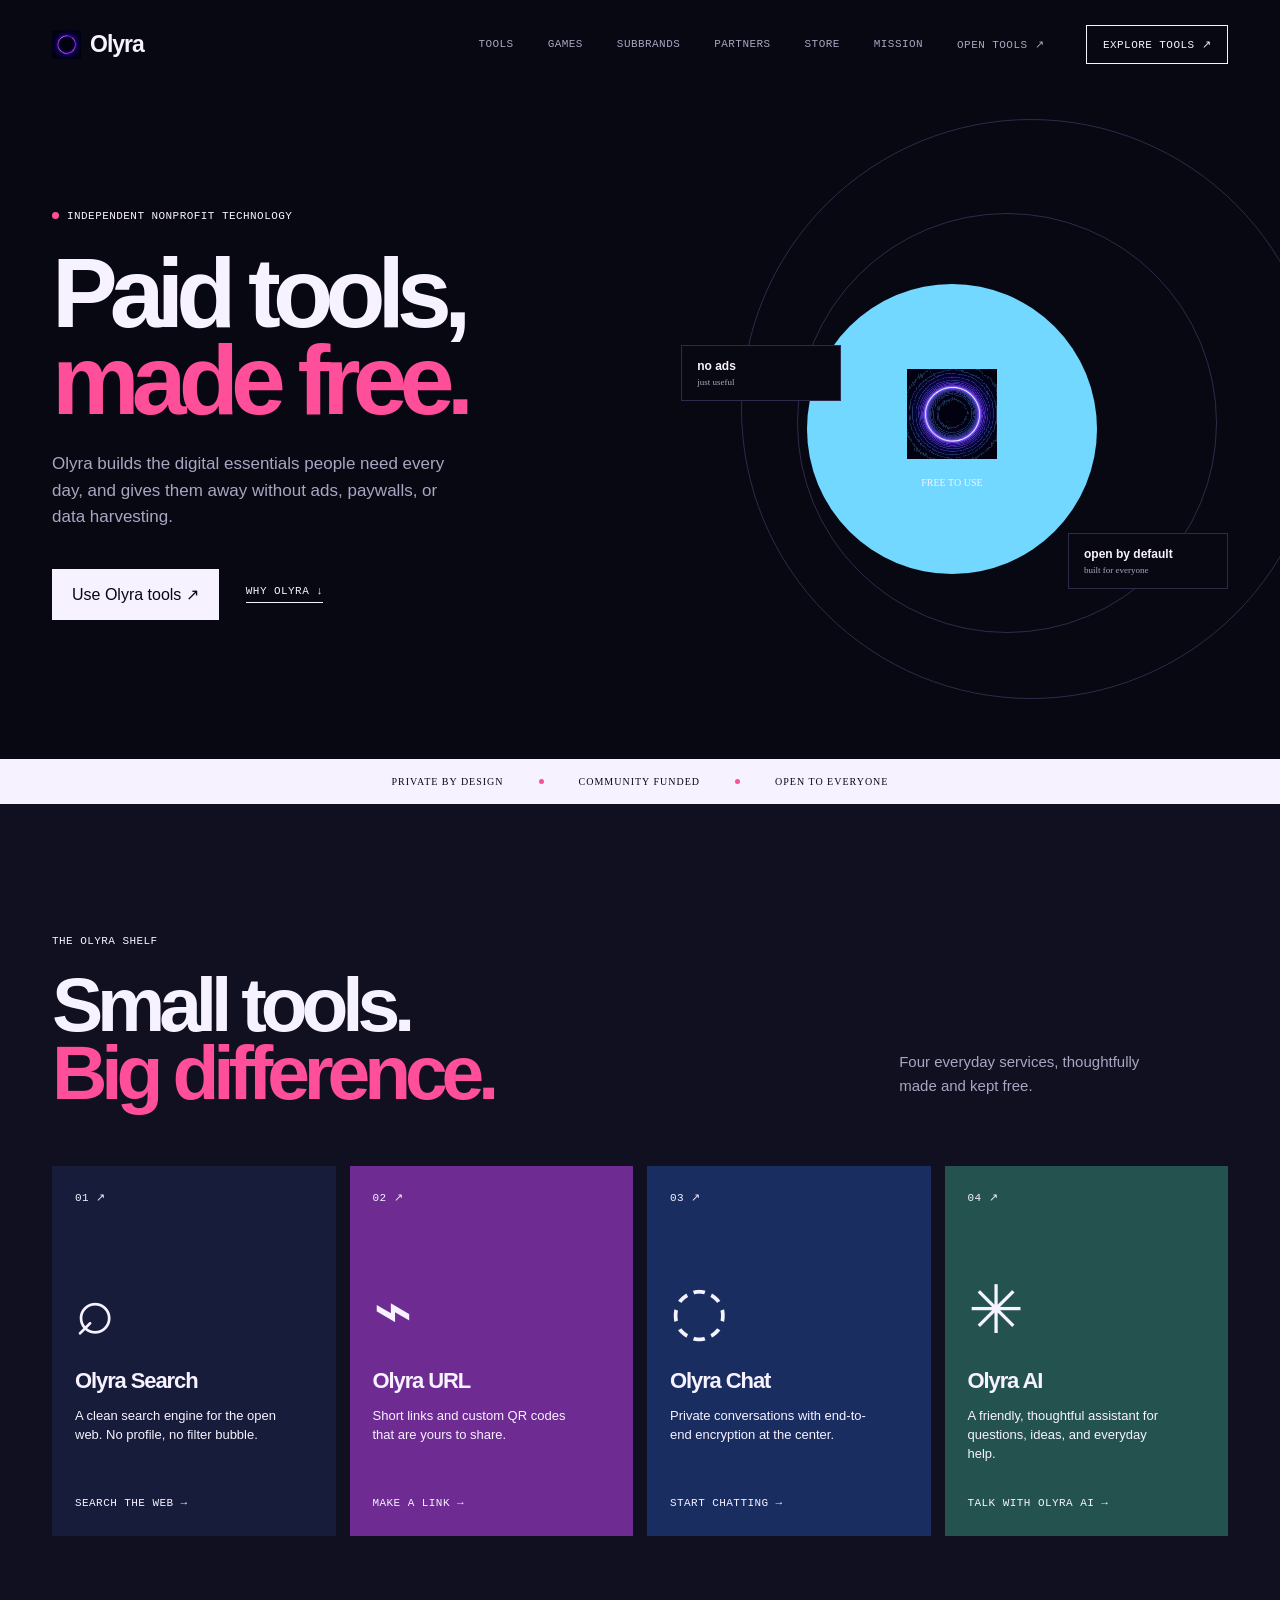
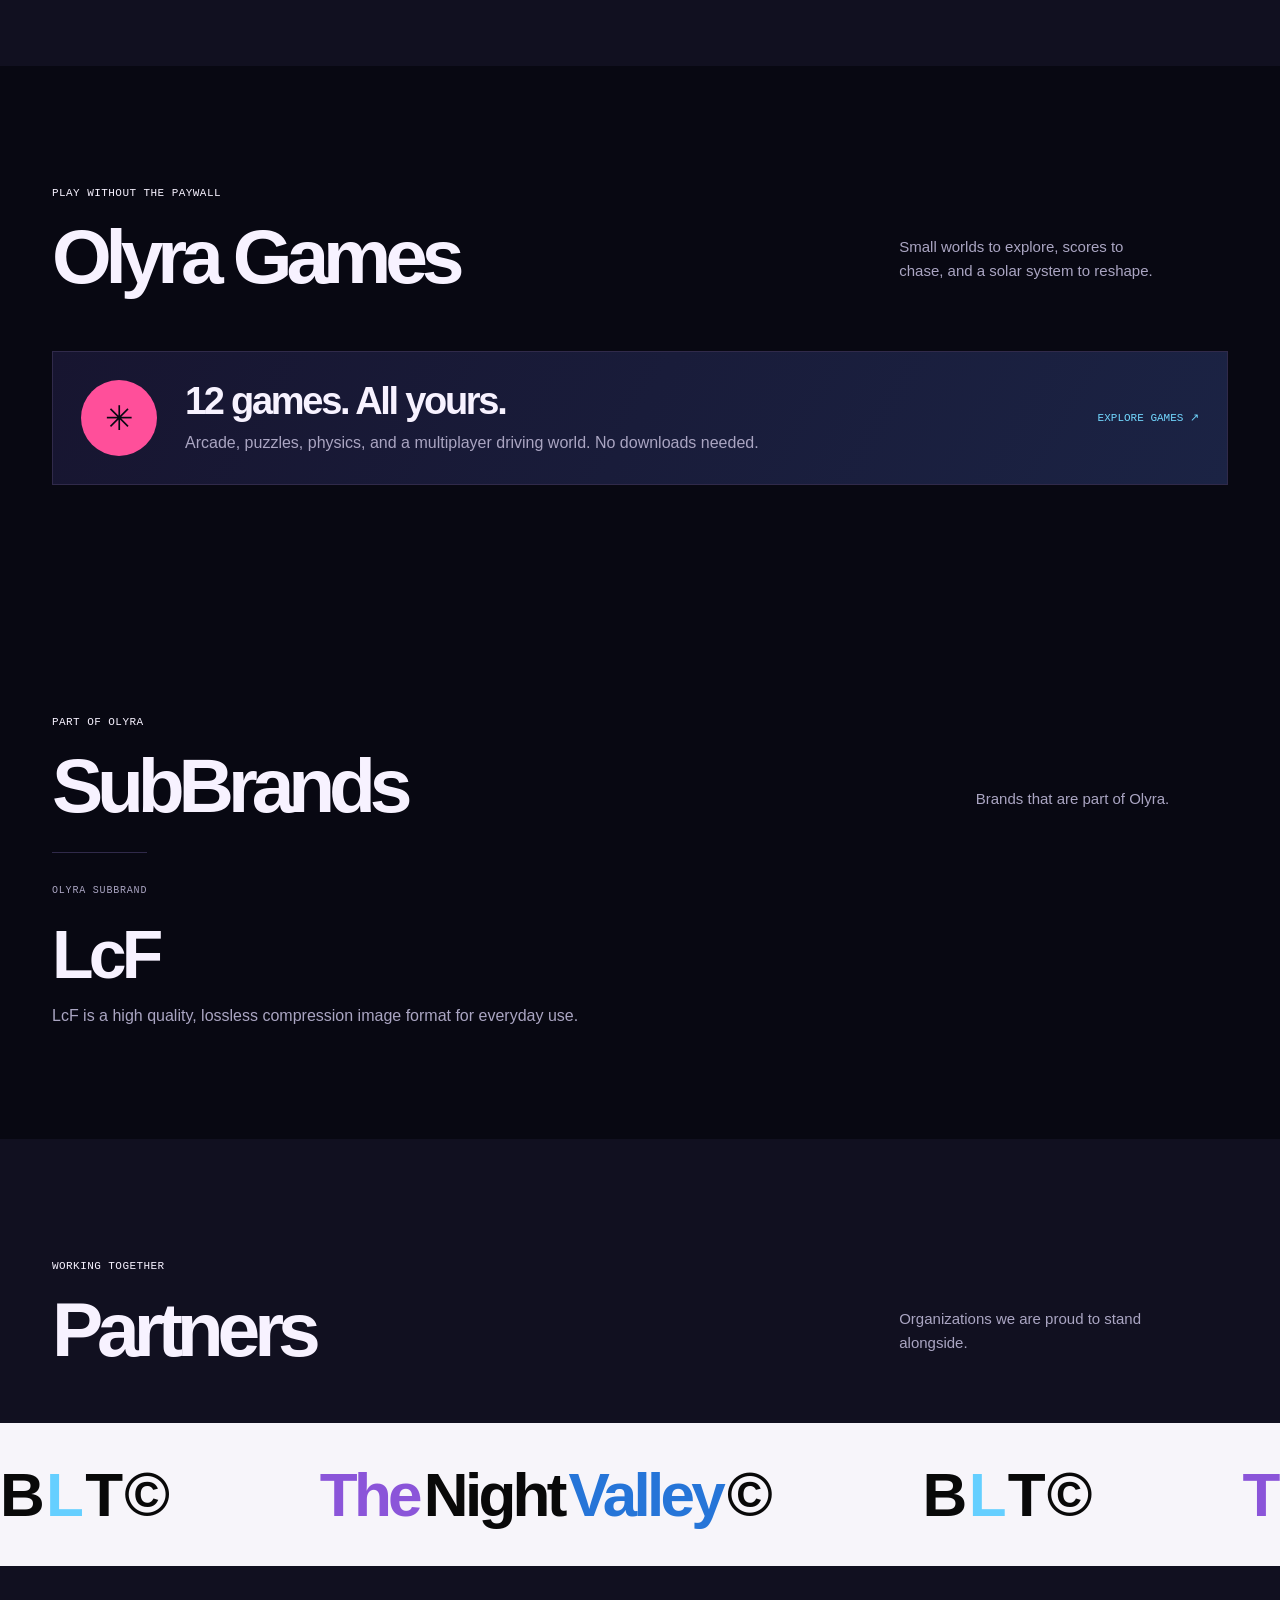
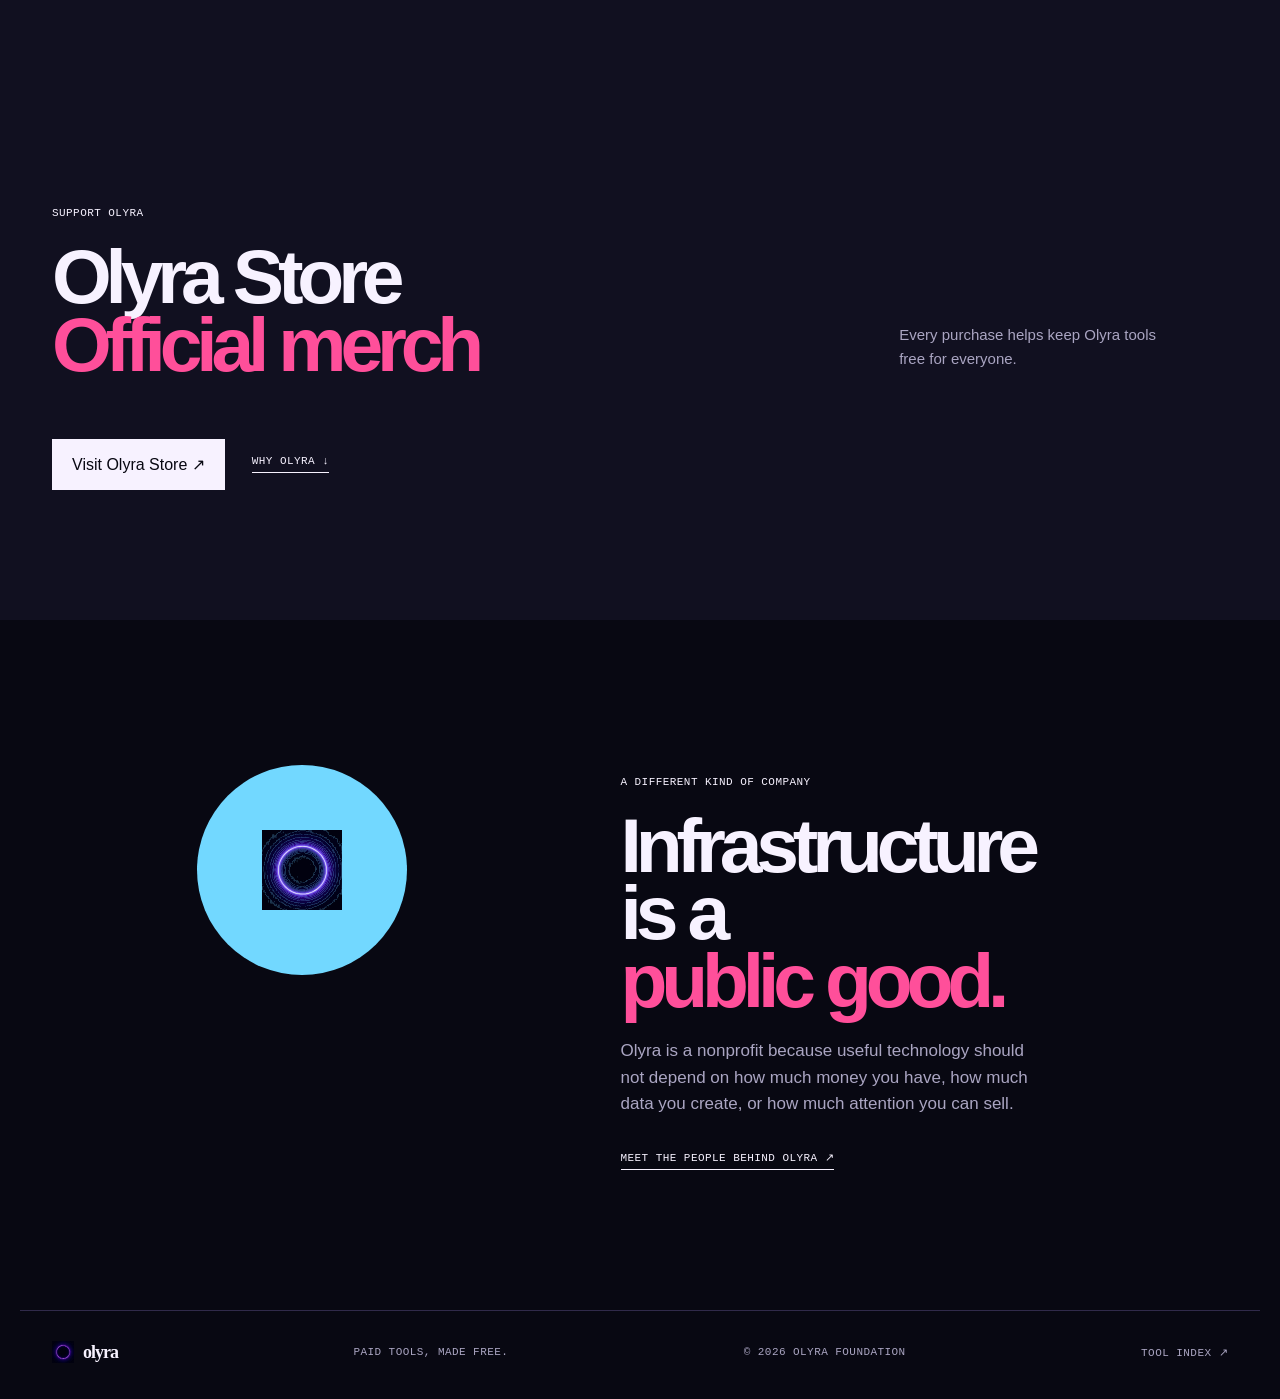
==== commit 1c315208: "Update Olyra experience and add game hub Co-authored-by: Copilot <223556219+Copilot@users.noreply.gi" ====
--- a/index.html
+++ b/index.html
@@ -10,11 +10,12 @@
   <link rel="stylesheet" href="/brands.css">
 </head>
 <body>
-  <header class="header"><a class="brand" href="/"><img src="/OlyraLogo.svg" alt=""> Olyra</a><nav><a href="#tools">Tools</a><a href="#subbrands">SubBrands</a><a href="#partners">Partners</a><a href="#store">Store</a><a href="#mission">Mission</a><a href="/tools/">Open tools <span>↗</span></a></nav><a class="outline" href="/tools/">Explore tools ↗</a></header>
+  <header class="header"><a class="brand" href="/"><img src="/OlyraLogo.svg" alt=""> Olyra</a><nav><a href="#tools">Tools</a><a href="#games">Games</a><a href="#subbrands">SubBrands</a><a href="#partners">Partners</a><a href="#store">Store</a><a href="#mission">Mission</a><a href="/tools/">Open tools <span>↗</span></a></nav><a class="outline" href="/tools/">Explore tools ↗</a></header>
   <main>
     <section class="hero"><div><p class="eyebrow"><b></b>Independent nonprofit technology</p><h1>Paid tools,<br><em>made free.</em></h1><p class="lede">Olyra builds the digital essentials people need every day, and gives them away without ads, paywalls, or data harvesting.</p><div class="actions"><a class="button" href="/tools/">Use Olyra tools ↗</a><a class="text-link" href="#mission">Why Olyra ↓</a></div></div><div class="hero-art"><div class="ring ring-a"></div><div class="ring ring-b"></div><div class="logo-orb"><img src="/OlyraLogo.svg" alt="Olyra logo"><small>free to use</small></div><div class="note note-a"><strong>no ads</strong><small>just useful</small></div><div class="note note-b"><strong>open by default</strong><small>built for everyone</small></div></div></section>
     <div class="ticker"><span>Private by design</span><i></i><span>Community funded</span><i></i><span>Open to everyone</span></div>
     <section class="tools" id="tools"><div class="section-head"><div><p class="eyebrow">The Olyra shelf</p><h2>Small tools.<br><em>Big difference.</em></h2></div><p>Four everyday services, thoughtfully made and kept free.</p></div><div class="grid"><a class="tool search" href="/tools/search/"><span>01 ↗</span><b>⌕</b><h3>Olyra Search</h3><p>A clean search engine for the open web. No profile, no filter bubble.</p><small>Search the web →</small></a><a class="tool url" href="/tools/url/"><span>02 ↗</span><b>⌁</b><h3>Olyra URL</h3><p>Short links and custom QR codes that are yours to share.</p><small>Make a link →</small></a><a class="tool chat" href="/tools/chat/"><span>03 ↗</span><b>◌</b><h3>Olyra Chat</h3><p>Private conversations with end-to-end encryption at the center.</p><small>Start chatting →</small></a><a class="tool ai" href="/tools/ai/"><span>04 ↗</span><b>✳</b><h3>Olyra AI</h3><p>A friendly, thoughtful assistant for questions, ideas, and everyday help.</p><small>Talk with Olyra AI →</small></a></div></section>
+    <section class="games-preview" id="games"><div class="section-head"><div><p class="eyebrow">Play without the paywall</p><h2>Olyra Games</h2></div><p>Small worlds to explore, scores to chase, and a solar system to reshape.</p></div><a class="games-preview-card" href="/games/"><span aria-hidden="true">✳</span><div><h3>12 games. All yours.</h3><p>Arcade, puzzles, physics, and a multiplayer driving world. No downloads needed.</p></div><b>Explore games ↗</b></a></section>
     <section class="subbrands" id="subbrands"><div class="section-head"><div><p class="eyebrow">Part of Olyra</p><h2>SubBrands</h2></div><p>Brands that are part of Olyra.</p></div><a class="subbrand-card" href="https://lcf.env.pm"><span>OLYRA SUBBRAND</span><h3>LcF</h3><p>LcF is a high quality, lossless compression image format for everyday use.</p></a></section>
     <section class="partners" id="partners"><div class="section-head"><div><p class="eyebrow">Working together</p><h2>Partners</h2></div><p>Organizations we are proud to stand alongside.</p></div><p class="partners-sr-only">BLT© and The Night Valley©</p><div class="partners-marquee" aria-hidden="true"><div class="partner-track"><div class="partner-set"><span class="partner-name blt"><span>B</span><span>L</span><span>T</span><span>©</span></span><span class="partner-name night-valley"><span>The</span><span>Night</span><span>Valley</span><span>©</span></span></div><div class="partner-set"><span class="partner-name blt"><span>B</span><span>L</span><span>T</span><span>©</span></span><span class="partner-name night-valley"><span>The</span><span>Night</span><span>Valley</span><span>©</span></span></div></div></div></section>
     <section class="store" id="store">
--- a/styles.css
+++ b/styles.css
@@ -28,8 +28,24 @@
 .ai-message.user{align-self:flex-end}
 .ai-message.assistant{align-self:flex-start}
 .ai-message-label{color:var(--muted);font:10px 'DM Mono';text-transform:uppercase}
-.ai-message p{background:#151526;border:1px solid var(--line);line-height:1.55;margin:7px 0 0;padding:13px 15px;white-space:pre-wrap;overflow-wrap:anywhere}
-.ai-message.user p{background:#192c31}
+.ai-message-content{background:#151526;border:1px solid var(--line);line-height:1.55;margin:7px 0 0;padding:13px 15px;overflow-wrap:anywhere}
+.ai-message.user .ai-message-content{background:#192c31}
+.ai-markdown>:first-child{margin-top:0}
+.ai-markdown>:last-child{margin-bottom:0}
+.ai-markdown p{margin:.65em 0;white-space:pre-wrap}
+.ai-markdown h1,.ai-markdown h2,.ai-markdown h3,.ai-markdown h4,.ai-markdown h5,.ai-markdown h6{letter-spacing:-.03em;line-height:1.25;margin:.8em 0 .4em}
+.ai-markdown h1{font-size:1.5em}.ai-markdown h2{font-size:1.35em}.ai-markdown h3{font-size:1.2em}
+.ai-markdown ul,.ai-markdown ol{margin:.65em 0;padding-left:1.5em}
+.ai-markdown li+li{margin-top:.25em}
+.ai-markdown blockquote{border-left:2px solid var(--mint);color:var(--muted);margin:.7em 0;padding-left:1em}
+.ai-markdown a{color:var(--mint);text-decoration:underline;text-underline-offset:2px}
+.ai-markdown code{background:#080812;border-radius:3px;font: .9em 'DM Mono',monospace;padding:.12em .35em}
+.ai-markdown pre{background:#080812;border:1px solid var(--line);overflow-x:auto;padding:12px}
+.ai-markdown pre code{background:transparent;padding:0;white-space:pre}
+.ai-markdown hr{border:0;border-top:1px solid var(--line);margin:1em 0}
+.ai-think{font-size:.84em;opacity:.62}
+.ai-think-label{color:var(--muted);font:10px 'DM Mono';text-transform:uppercase}
+.ai-think .ai-message-content{background:transparent;border:0;border-left:2px solid var(--line);margin-top:5px;padding:4px 10px}
 .ai-form{align-items:flex-end;border-top:1px solid var(--line);display:flex;gap:10px;padding:14px}
 .ai-form textarea{background:#111020;border:1px solid var(--line);color:var(--ink);font:16px 'Space Grotesk';line-height:1.45;max-height:180px;min-height:54px;padding:13px;resize:vertical;width:100%}
 .ai-form button{background:var(--mint);border:0;color:#080812;cursor:pointer;font:11px 'DM Mono';min-height:54px;padding:0 20px;text-transform:uppercase}
@@ -40,5 +56,14 @@
 .ai-privacy{color:var(--muted);font:10px 'DM Mono';line-height:1.6;margin:0;padding:12px 18px;text-transform:uppercase}
 .visually-hidden{clip:rect(0,0,0,0);clip-path:inset(50%);height:1px;overflow:hidden;position:absolute;white-space:nowrap;width:1px}
 @media(max-width:800px){.ai-panel{margin-top:40px}.ai-form{align-items:stretch}.ai-form button{padding:0 14px}.ai-message{max-width:95%}.ai-prompts{display:grid}}
+.games-preview{background:var(--paper);padding:110px max(32px,calc((100vw - 1176px)/2))}
+.games-preview-card{align-items:center;background:linear-gradient(120deg,#171530,#1b2344);border:1px solid var(--line);display:flex;gap:28px;justify-content:space-between;padding:28px}
+.games-preview-card>span{align-items:center;background:#ff4f9a;border-radius:50%;color:#080812;display:flex;flex:none;font-size:34px;height:76px;justify-content:center;width:76px}
+.games-preview-card>div{margin-right:auto}
+.games-preview-card h3{font-size:clamp(24px,4vw,38px);letter-spacing:-.06em;margin:0 0 8px}
+.games-preview-card p{color:var(--muted);line-height:1.5;margin:0}
+.games-preview-card>b{color:var(--mint);font:11px 'DM Mono',monospace;text-transform:uppercase;white-space:nowrap}
+.games-preview-card:hover{border-color:var(--coral);transform:translateY(-3px)}
+@media(max-width:800px){.games-preview{padding:80px 20px}.games-preview-card{align-items:flex-start;flex-wrap:wrap;gap:16px;padding:20px}.games-preview-card>span{height:54px;width:54px}.games-preview-card>b{margin-left:70px}}
 @import url('https://fonts.googleapis.com/css2?family=DM+Mono&family=Space+Grotesk:wght@400;500;600;700&display=swap');
 :root{--ink:#18211f;--paper:#faf8f3;--cream:#f0eee7;--coral:#ff6b58;--mint:#b9e8d4;--muted:#68716e;--line:#d5d5cc}*{box-sizing:border-box}html{scroll-behavior:smooth}body{margin:0;background:var(--paper);color:var(--ink);font-family:'Space Grotesk',sans-serif}a{color:inherit;text-decoration:none}.header{align-items:center;display:flex;justify-content:space-between;margin:auto;max-width:1240px;padding:25px 32px}.brand{align-items:center;display:flex;font-size:23px;font-weight:700;gap:9px;letter-spacing:-1px}.brand img{height:29px;width:29px}.header nav{display:flex;gap:34px;margin-left:auto;margin-right:42px}.header nav a,.outline,.eyebrow,.text-link,footer,.tool span,.tool small{font-family:'DM Mono',monospace;font-size:11px;text-transform:uppercase;letter-spacing:.04em}.header nav a{color:var(--muted)}.header nav a:hover,.text-link:hover{color:var(--coral)}.outline{border:1px solid var(--ink);padding:12px 16px}.hero{display:grid;grid-template-columns:1fr 1fr;gap:7%;margin:auto;max-width:1240px;min-height:650px;padding:110px 32px 90px}.eyebrow{font-size:11px}.eyebrow b{background:var(--coral);border-radius:50%;display:inline-block;height:7px;margin-right:8px;width:7px}.hero h1,.section-head h2,.mission h2{font-size:clamp(60px,7.7vw,112px);letter-spacing:-.08em;line-height:.88;margin:28px 0}.hero em,.section-head em,.mission em{color:var(--coral);font-style:normal}.lede{color:var(--muted);font-size:17px;line-height:1.55;max-width:410px}.actions{align-items:center;display:flex;gap:27px;margin-top:38px}.button{background:var(--ink);color:var(--paper);display:inline-flex;padding:16px 20px}.button:hover{background:var(--coral);color:var(--ink)}.text-link{border-bottom:1px solid var(--ink);padding-bottom:5px}.hero-art{min-height:470px;position:relative}.logo-orb{align-items:center;background:var(--mint);border-radius:50%;display:flex;flex-direction:column;height:290px;justify-content:center;left:23%;position:absolute;top:18%;width:290px;z-index:2}.logo-orb img{height:90px;width:90px}.logo-orb small{font:10px 'DM Mono';margin-top:18px;text-transform:uppercase}.ring{border:1px solid var(--line);border-radius:50%;height:420px;position:absolute;right:2%;top:3%;width:420px}.ring-b{height:580px;right:-17%;top:-17%;width:580px}.note{background:var(--paper);border:1px solid var(--line);display:grid;padding:13px 15px;position:absolute;width:160px;z-index:3}.note strong{font-size:12px}.note small{color:var(--muted);font:9px 'DM Mono';margin-top:4px}.note-a{left:0;top:31%}.note-b{bottom:17%;right:0}.ticker{align-items:center;background:var(--ink);color:var(--paper);display:flex;font:10px 'DM Mono';gap:35px;justify-content:center;letter-spacing:.1em;padding:17px;text-transform:uppercase}.ticker i{background:var(--coral);border-radius:50%;height:5px;width:5px}.tools{background:var(--cream);padding:120px max(32px,calc((100vw - 1176px)/2)) 130px}.section-head{align-items:end;display:flex;justify-content:space-between;margin-bottom:60px}.section-head h2{font-size:clamp(52px,6vw,85px);margin:24px 0 0}.section-head>p{color:var(--muted);font-size:15px;line-height:1.6;margin:0 5% 8px 0;max-width:270px}.grid{display:grid;gap:14px;grid-template-columns:repeat(4,1fr)}.tool{min-height:370px;padding:25px 23px 28px;position:relative;transition:transform .25s}.tool:hover{transform:translateY(-7px)}.search{background:#d6e1dc}.url{background:var(--coral)}.chat{background:#dbe9f1}.pizz{background:#f3d69b}.tool>span{display:block}.tool>b{display:block;font-size:67px;font-weight:400;line-height:1;margin:72px 0 25px}.tool h3{font-size:22px;letter-spacing:-.05em;margin:0}.tool p{font-size:13px;line-height:1.45;max-width:210px}.tool small{bottom:27px;position:absolute}.mission{display:grid;grid-template-columns:1fr 1.5fr;gap:13%;margin:auto;max-width:950px;padding:145px 32px}.mission-logo{align-items:center;background:var(--mint);border-radius:50%;display:flex;height:210px;justify-content:center;width:210px}.mission-logo img{height:80px}.mission h2{font-size:clamp(52px,6vw,82px);margin:24px 0}.mission .lede{margin-bottom:30px}footer{align-items:center;border-top:1px solid var(--line);color:var(--muted);display:flex;gap:35px;justify-content:space-between;margin:auto;max-width:1240px;padding:30px 32px}footer .brand{color:var(--ink);font:700 18px 'Space Grotesk';text-transform:none}footer .brand img{height:22px;width:22px}@media(max-width:800px){.header{padding:20px}.header nav{display:none}.outline{font-size:9px;padding:10px}.hero{display:block;min-height:0;padding:75px 20px 70px}.hero h1{font-size:64px}.hero-art{margin:40px auto 0;min-height:380px;max-width:450px}.logo-orb{height:220px;left:25%;top:16%;width:220px}.logo-orb img{height:65px;width:65px}.ring{height:330px;width:330px}.ring-b{height:430px;width:430px}.ticker{gap:15px;justify-content:flex-start;overflow:hidden;white-space:nowrap}.tools{padding:80px 20px}.section-head{align-items:start;display:block}.section-head h2{font-size:57px}.section-head>p{margin-top:28px}.grid{grid-template-columns:1fr 1fr}.tool{min-height:310px}.tool>b{margin:45px 0 18px}.mission{display:block;padding:90px 20px}.mission-logo{height:150px;margin-bottom:60px;width:150px}.mission-logo img{height:58px}footer{align-items:flex-start;flex-wrap:wrap;padding:25px 20px}footer>span:nth-of-type(2){display:none}}
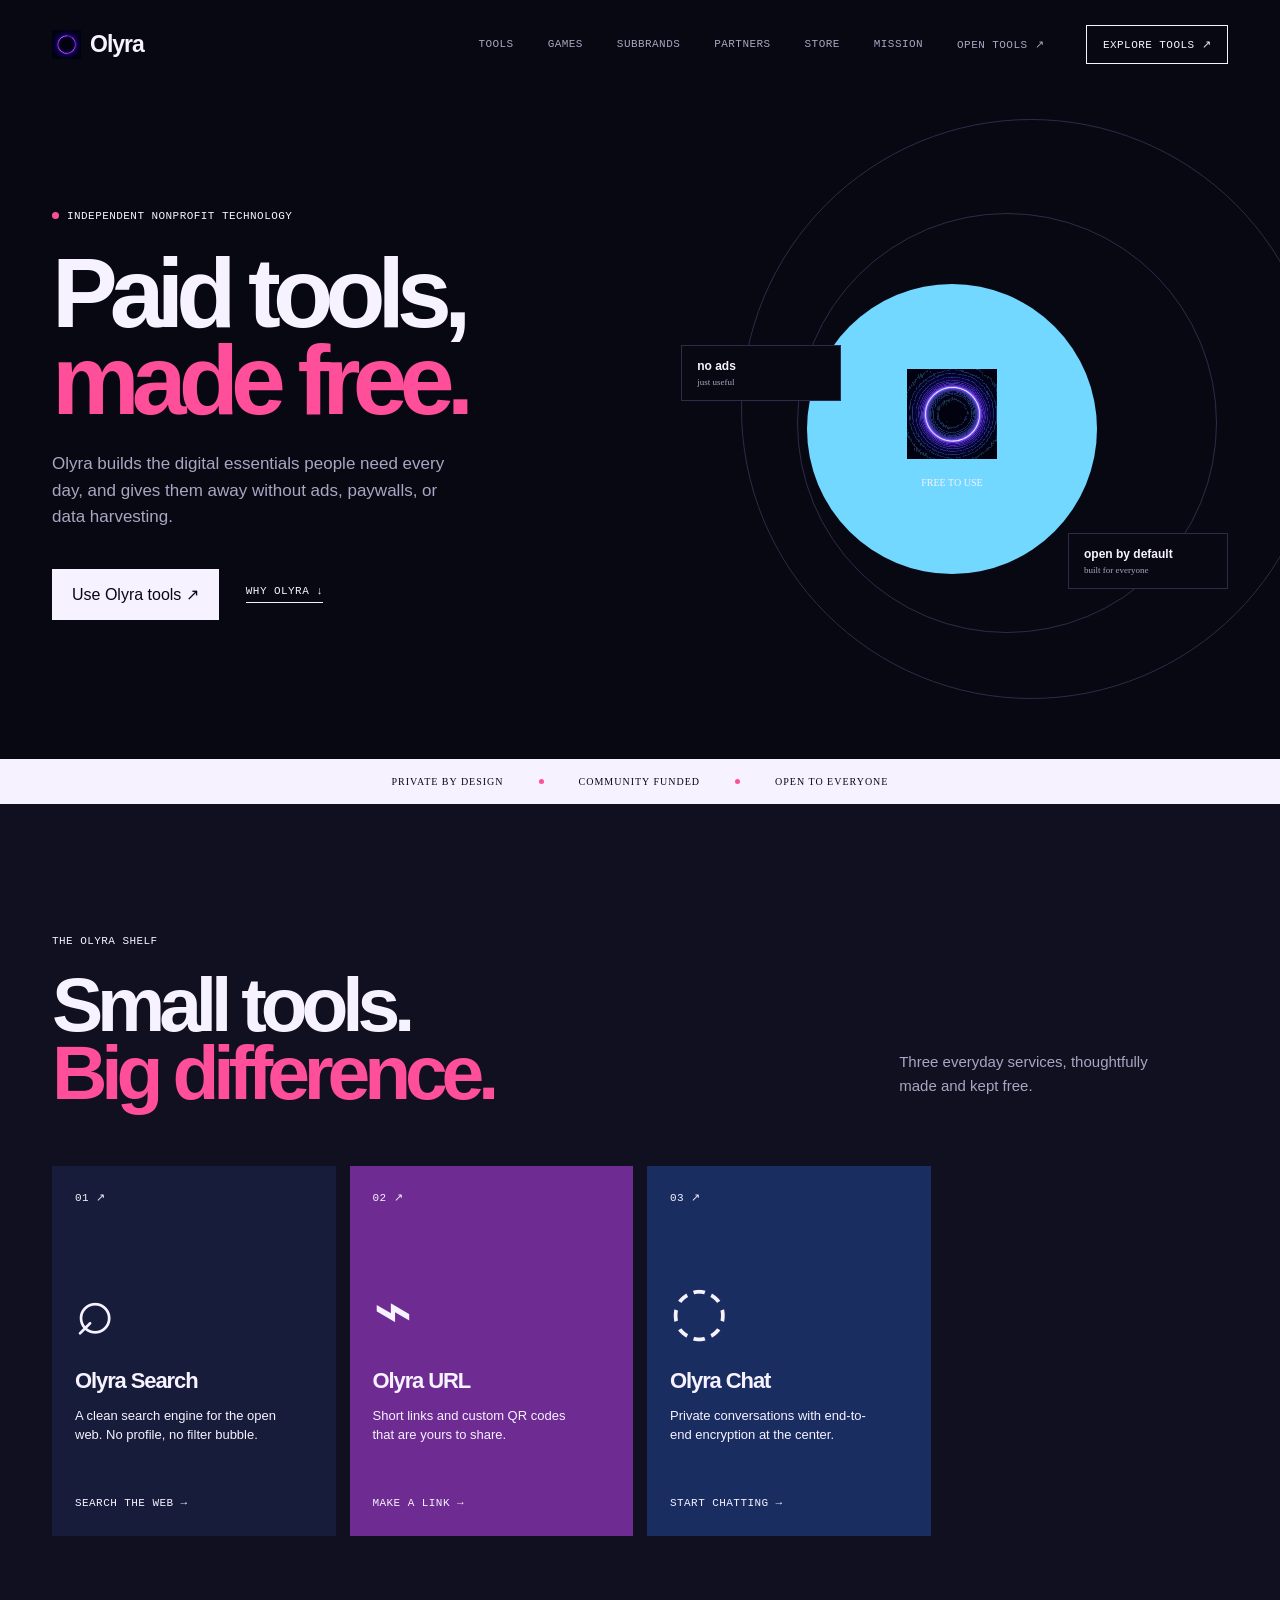
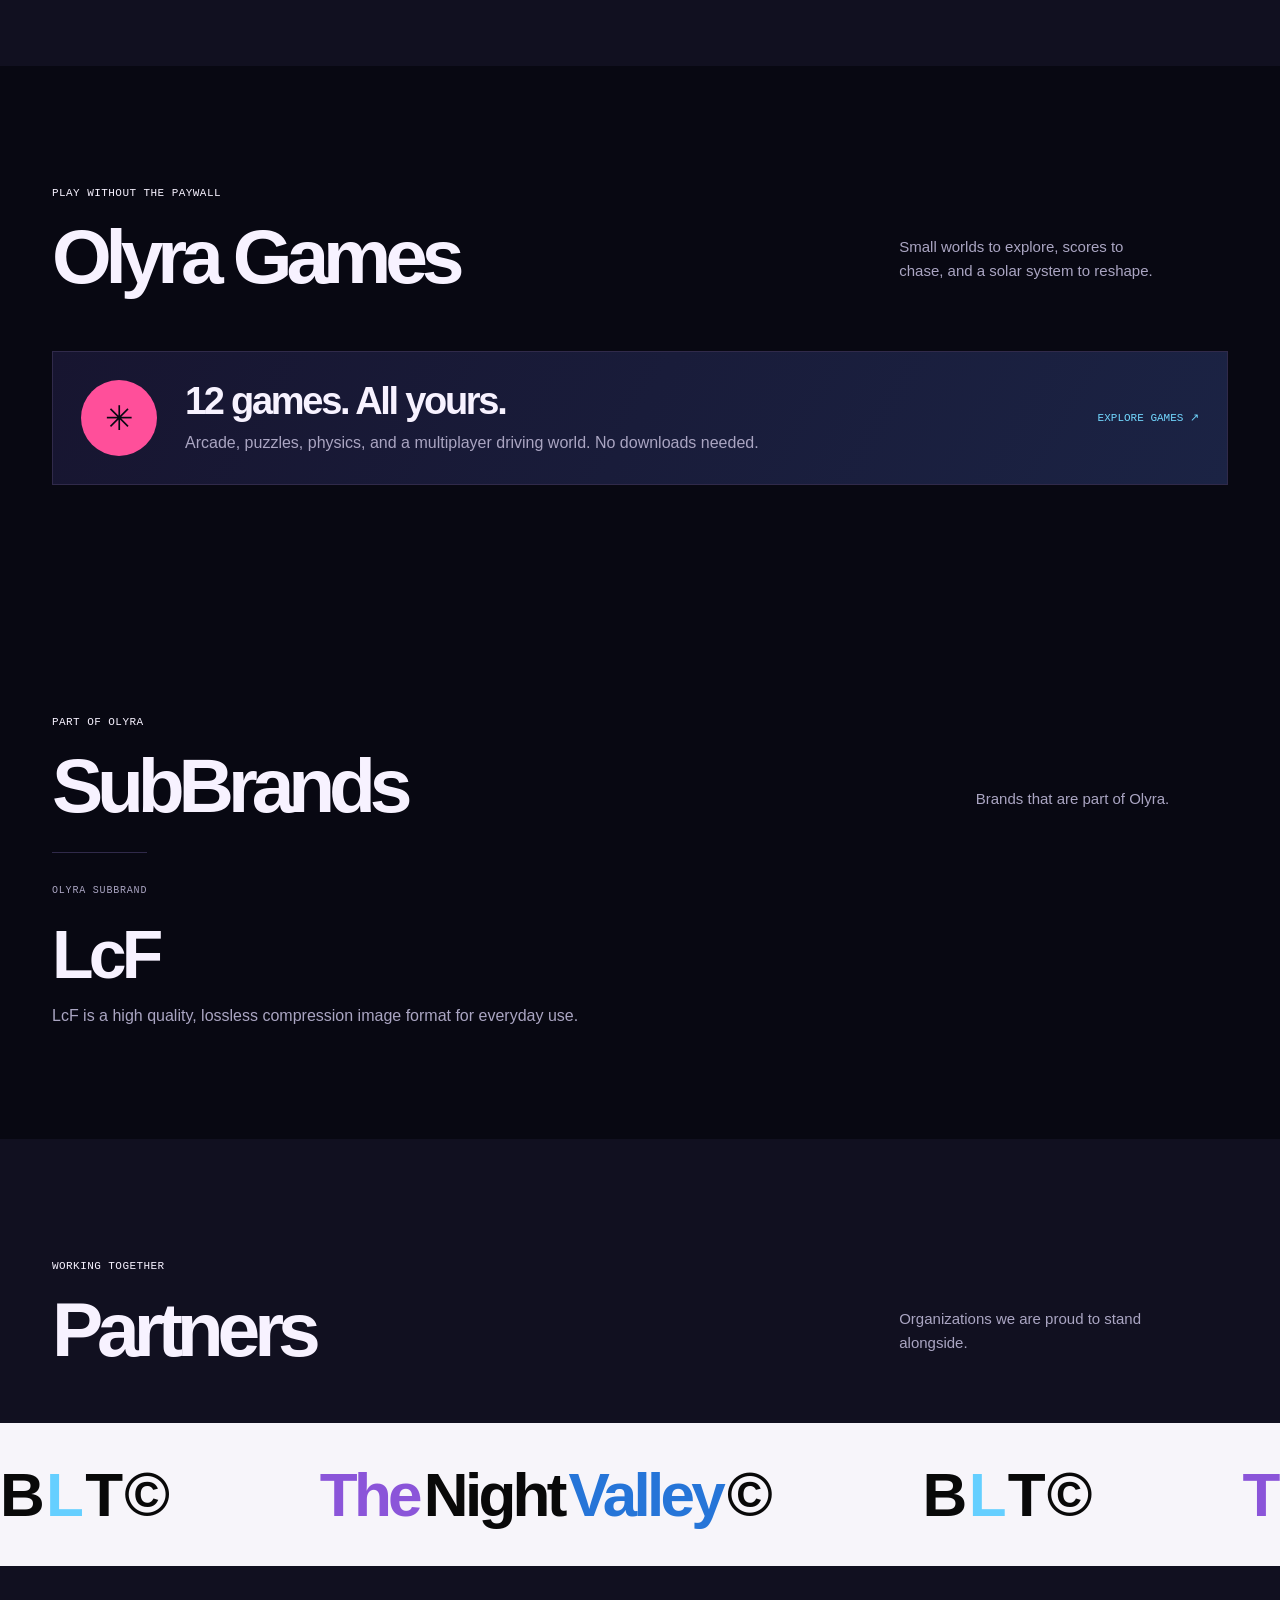
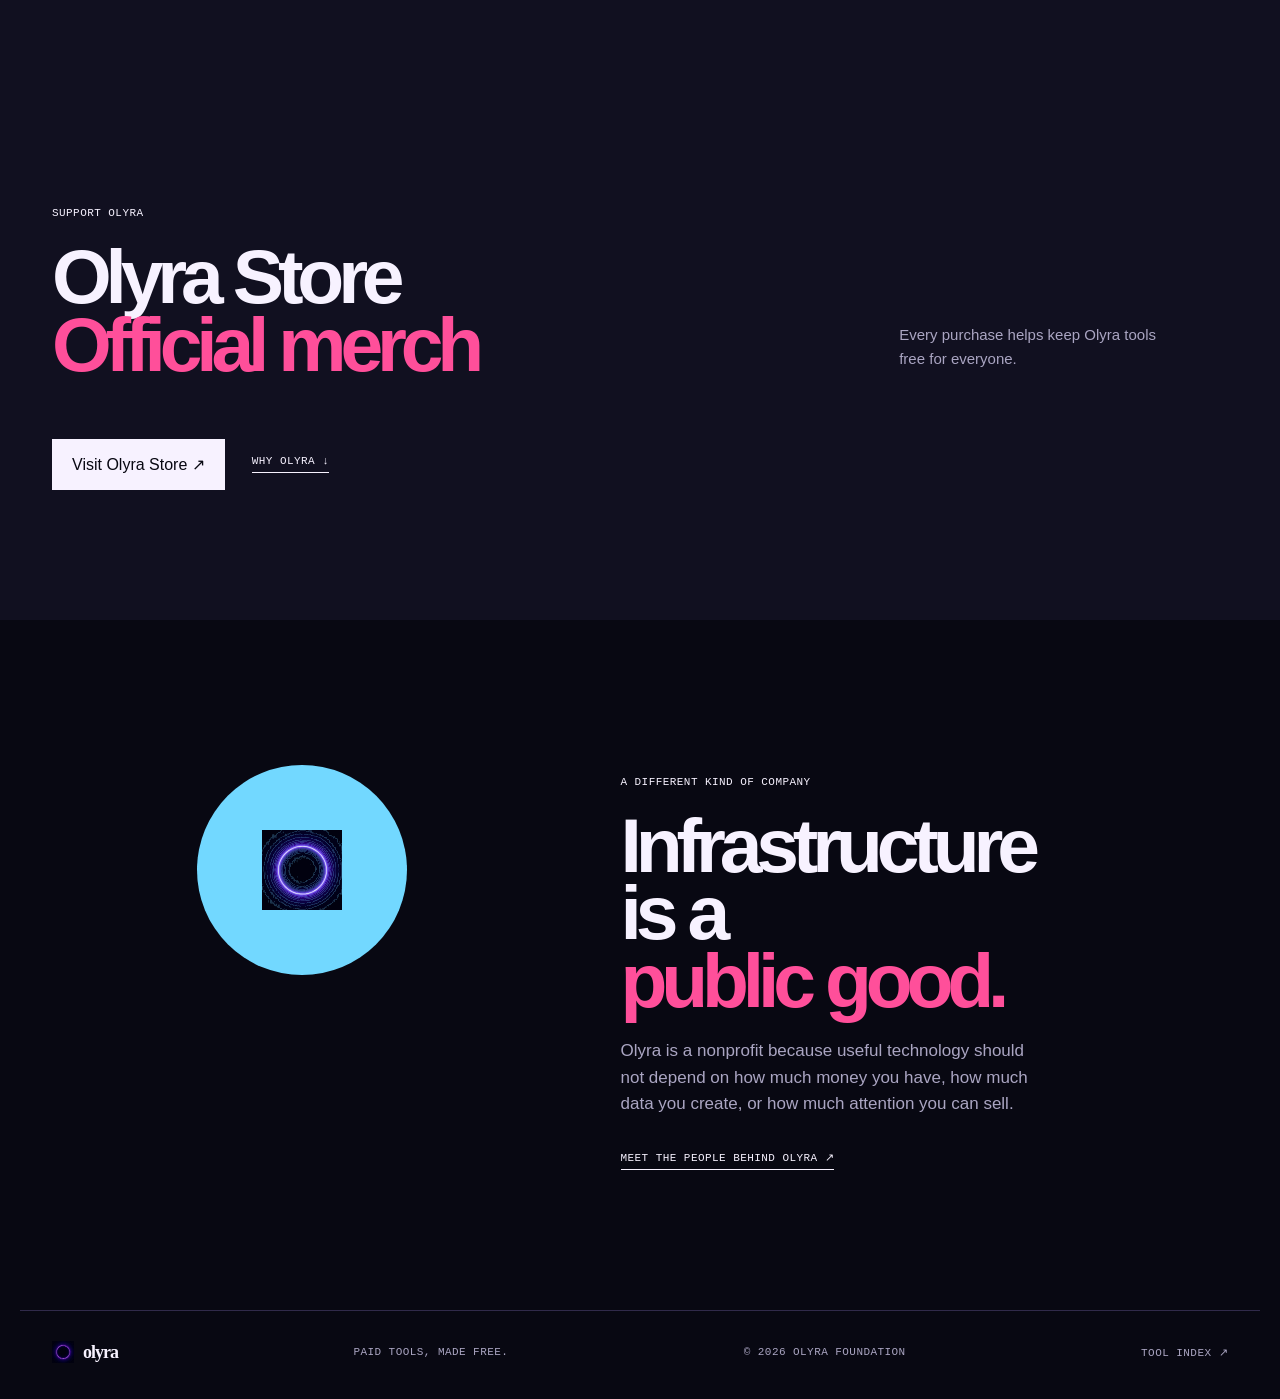
==== commit 1f46ea6f: "Remove Olyra AI from homepage" ====
--- a/index.html
+++ b/index.html
@@ -14,7 +14,7 @@
   <main>
     <section class="hero"><div><p class="eyebrow"><b></b>Independent nonprofit technology</p><h1>Paid tools,<br><em>made free.</em></h1><p class="lede">Olyra builds the digital essentials people need every day, and gives them away without ads, paywalls, or data harvesting.</p><div class="actions"><a class="button" href="/tools/">Use Olyra tools ↗</a><a class="text-link" href="#mission">Why Olyra ↓</a></div></div><div class="hero-art"><div class="ring ring-a"></div><div class="ring ring-b"></div><div class="logo-orb"><img src="/OlyraLogo.svg" alt="Olyra logo"><small>free to use</small></div><div class="note note-a"><strong>no ads</strong><small>just useful</small></div><div class="note note-b"><strong>open by default</strong><small>built for everyone</small></div></div></section>
     <div class="ticker"><span>Private by design</span><i></i><span>Community funded</span><i></i><span>Open to everyone</span></div>
-    <section class="tools" id="tools"><div class="section-head"><div><p class="eyebrow">The Olyra shelf</p><h2>Small tools.<br><em>Big difference.</em></h2></div><p>Four everyday services, thoughtfully made and kept free.</p></div><div class="grid"><a class="tool search" href="/tools/search/"><span>01 ↗</span><b>⌕</b><h3>Olyra Search</h3><p>A clean search engine for the open web. No profile, no filter bubble.</p><small>Search the web →</small></a><a class="tool url" href="/tools/url/"><span>02 ↗</span><b>⌁</b><h3>Olyra URL</h3><p>Short links and custom QR codes that are yours to share.</p><small>Make a link →</small></a><a class="tool chat" href="/tools/chat/"><span>03 ↗</span><b>◌</b><h3>Olyra Chat</h3><p>Private conversations with end-to-end encryption at the center.</p><small>Start chatting →</small></a><a class="tool ai" href="/tools/ai/"><span>04 ↗</span><b>✳</b><h3>Olyra AI</h3><p>A friendly, thoughtful assistant for questions, ideas, and everyday help.</p><small>Talk with Olyra AI →</small></a></div></section>
+    <section class="tools" id="tools"><div class="section-head"><div><p class="eyebrow">The Olyra shelf</p><h2>Small tools.<br><em>Big difference.</em></h2></div><p>Three everyday services, thoughtfully made and kept free.</p></div><div class="grid"><a class="tool search" href="/tools/search/"><span>01 ↗</span><b>⌕</b><h3>Olyra Search</h3><p>A clean search engine for the open web. No profile, no filter bubble.</p><small>Search the web →</small></a><a class="tool url" href="/tools/url/"><span>02 ↗</span><b>⌁</b><h3>Olyra URL</h3><p>Short links and custom QR codes that are yours to share.</p><small>Make a link →</small></a><a class="tool chat" href="/tools/chat/"><span>03 ↗</span><b>◌</b><h3>Olyra Chat</h3><p>Private conversations with end-to-end encryption at the center.</p><small>Start chatting →</small></a></div></section>
     <section class="games-preview" id="games"><div class="section-head"><div><p class="eyebrow">Play without the paywall</p><h2>Olyra Games</h2></div><p>Small worlds to explore, scores to chase, and a solar system to reshape.</p></div><a class="games-preview-card" href="/games/"><span aria-hidden="true">✳</span><div><h3>12 games. All yours.</h3><p>Arcade, puzzles, physics, and a multiplayer driving world. No downloads needed.</p></div><b>Explore games ↗</b></a></section>
     <section class="subbrands" id="subbrands"><div class="section-head"><div><p class="eyebrow">Part of Olyra</p><h2>SubBrands</h2></div><p>Brands that are part of Olyra.</p></div><a class="subbrand-card" href="https://lcf.env.pm"><span>OLYRA SUBBRAND</span><h3>LcF</h3><p>LcF is a high quality, lossless compression image format for everyday use.</p></a></section>
     <section class="partners" id="partners"><div class="section-head"><div><p class="eyebrow">Working together</p><h2>Partners</h2></div><p>Organizations we are proud to stand alongside.</p></div><p class="partners-sr-only">BLT© and The Night Valley©</p><div class="partners-marquee" aria-hidden="true"><div class="partner-track"><div class="partner-set"><span class="partner-name blt"><span>B</span><span>L</span><span>T</span><span>©</span></span><span class="partner-name night-valley"><span>The</span><span>Night</span><span>Valley</span><span>©</span></span></div><div class="partner-set"><span class="partner-name blt"><span>B</span><span>L</span><span>T</span><span>©</span></span><span class="partner-name night-valley"><span>The</span><span>Night</span><span>Valley</span><span>©</span></span></div></div></div></section>
